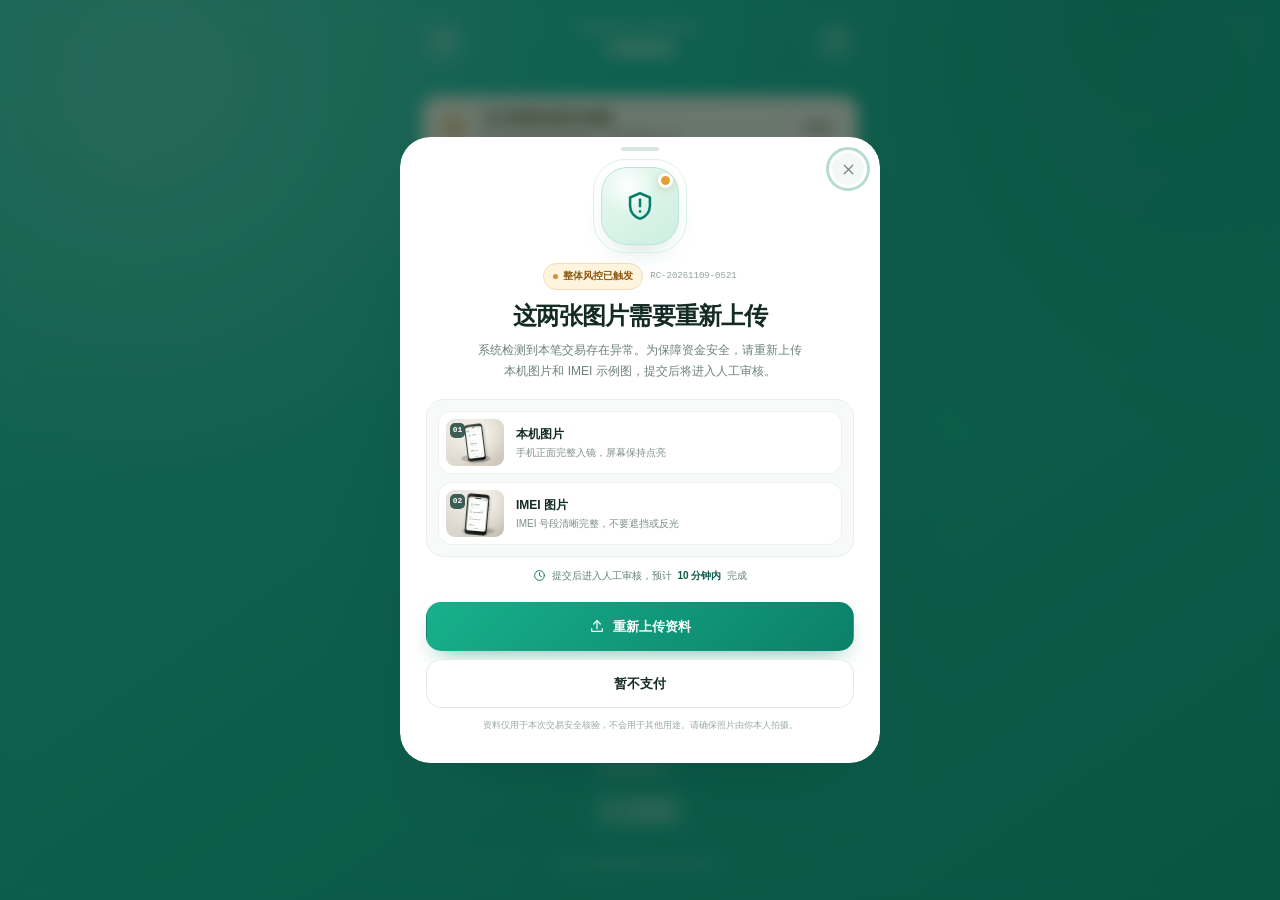
==== index.html @ c455c2e0 "Publish payment risk review prototype" ====
<!doctype html>
<html lang="zh-CN">
<head>
  <meta charset="utf-8">
  <meta name="viewport" content="width=device-width, initial-scale=1, viewport-fit=cover">
  <meta name="theme-color" content="#24c6a4">
  <title>订单支付 · 收款风控核验</title>
  <link rel="stylesheet" href="assets/styles.css">
</head>
<body class="pay-page">
  <div class="pay-shell">
    <header class="pay-top">
      <button class="icon-btn" type="button" aria-label="返回订单">
        <span data-icon="arrow-left"></span>
      </button>
      <div class="pay-heading">
        <span>SECURE CHECKOUT</span>
        <h1>订单支付</h1>
      </div>
      <button class="icon-btn" type="button" aria-label="支付帮助" id="helpButton">?</button>
    </header>

    <main class="pay-content">
      <section class="pay-risk-banner" aria-label="风险核验提示">
        <span class="banner-icon" data-icon="shield-lock"></span>
        <div class="banner-copy">
          <strong>支付前需完成安全核验</strong>
          <span>该订单已触发整体风控，资料需重新上传</span>
        </div>
        <button type="button" data-open-risk>去核验</button>
      </section>

      <section class="pay-card" aria-labelledby="paymentTitle">
        <div class="merchant-row">
          <div class="merchant-mark" aria-hidden="true">云</div>
          <div class="merchant-info">
            <p>收款方</p>
            <p id="paymentTitle">云帆数码旗舰店</p>
          </div>
          <span class="status-chip">待支付</span>
        </div>

        <div class="order-line">
          <span>订单号</span>
          <span class="order-code">TCB2026110949852</span>
        </div>

        <div class="qr-stage">
          <div class="pay-brand">
            <span class="wechat-mark" aria-hidden="true"><span>✓</span></span>
            <div>微信支付 <small>WECHAT PAY</small></div>
          </div>
          <div class="qr-frame" aria-label="微信支付二维码示意图">
            <div class="qr-grid" id="paymentQr" aria-hidden="true"></div>
            <div class="qr-logo" aria-hidden="true">✓</div>
          </div>
          <p class="scan-hint">请使用微信扫一扫完成支付</p>
        </div>

        <div class="receipt-cut" aria-hidden="true"></div>

        <div class="amount-block">
          <span class="amount-label">支付金额</span>
          <div class="amount-value" aria-label="支付金额 1683 元"><small>¥</small>1,683.00</div>
        </div>

        <p class="pay-secure-note">
          <span data-icon="shield-check"></span>
          微信支付提供资金安全保障
        </p>
      </section>

      <div class="pay-links">
        <button class="coupon-row" type="button">重新选择优惠 <span data-icon="chevron-right"></span></button>
        <button class="support-pill" type="button">
          <span data-icon="headset"></span>
          在线客服
        </button>
      </div>
    </main>

    <footer class="pay-footer">订单支付服务由微信支付提供技术支持</footer>
  </div>

  <dialog class="risk-dialog" id="riskDialog" aria-labelledby="riskDialogTitle" aria-describedby="riskDialogLead">
    <div class="risk-sheet">
      <div class="sheet-handle" aria-hidden="true"></div>
      <button class="dialog-close" type="button" data-close-risk aria-label="关闭弹窗">
        <span data-icon="x"></span>
      </button>

      <div class="risk-symbol" aria-hidden="true">
        <span data-icon="shield-alert"></span>
      </div>

      <div class="risk-tag-row">
        <span class="risk-chip">整体风控已触发</span>
        <span class="risk-case-id">RC-20261109-0521</span>
      </div>

      <h2 id="riskDialogTitle">这两张图片需要重新上传</h2>
      <p class="risk-lead" id="riskDialogLead">
        系统检测到本笔交易存在异常。为保障资金安全，请重新上传本机图片和 IMEI 示例图，提交后将进入人工审核。
      </p>

      <div class="evidence-requirements" aria-label="需要重新上传的资料">
        <article class="evidence-requirement">
          <div class="mini-photo">
            <img src="assets/device-evidence.svg" alt="本机照片示例">
            <span>01</span>
          </div>
          <div>
            <h3>本机图片</h3>
            <p>手机正面完整入镜，屏幕保持点亮</p>
          </div>
        </article>
        <article class="evidence-requirement">
          <div class="mini-photo">
            <img src="assets/imei-evidence.svg" alt="IMEI 图片示例">
            <span>02</span>
          </div>
          <div>
            <h3>IMEI 图片</h3>
            <p>IMEI 号段清晰完整，不要遮挡或反光</p>
          </div>
        </article>
      </div>

      <div class="review-expectation">
        <span data-icon="clock"></span>
        提交后进入人工审核，预计 <strong>10 分钟内</strong>完成
      </div>

      <div class="risk-actions">
        <a class="btn btn-primary" href="upload.html">
          <span data-icon="upload"></span>
          重新上传资料
        </a>
        <button class="btn btn-secondary" type="button" data-close-risk>暂不支付</button>
      </div>

      <p class="risk-privacy">资料仅用于本次交易安全核验，不会用于其他用途。请确保照片由你本人拍摄。</p>
    </div>
  </dialog>

  <script src="assets/icons.js"></script>
  <script src="assets/store.js"></script>
  <script src="assets/payment.js"></script>
</body>
</html>
---- assets/styles.css ----
/* ==========================================================================
   Payment risk review prototype
   Shared tokens, mobile payment flow and review states
   ========================================================================== */

:root {
  --ink: #142b25;
  --ink-soft: #355149;
  --muted: #6c8179;
  --muted-light: #91a49d;
  --line: #dfeae5;
  --line-strong: #cbdcd4;
  --canvas: #f1f6f3;
  --surface: #ffffff;
  --mint-50: #f1faf6;
  --mint-100: #e2f6ee;
  --mint-200: #c5eddf;
  --mint-500: #27ba93;
  --mint-600: #13a381;
  --mint-700: #0b8068;
  --mint-800: #0c5a4a;
  --green-950: #082f27;
  --pay-green: #24c6a4;
  --pay-green-deep: #0ca684;
  --amber: #b46b09;
  --amber-soft: #fff5df;
  --amber-line: #f1ddb6;
  --danger: #c94b40;
  --danger-soft: #fff0ed;
  --danger-line: #f3d0ca;
  --success: #13846d;
  --success-soft: #e8f8f1;
  --shadow-sm: 0 1px 2px rgba(14, 52, 42, 0.04), 0 6px 18px -14px rgba(14, 52, 42, 0.24);
  --shadow-card: 0 24px 60px -34px rgba(11, 56, 44, 0.28), 0 2px 6px rgba(11, 56, 44, 0.04);
  --shadow-float: 0 18px 50px -20px rgba(8, 47, 39, 0.4);
  --radius-xl: 28px;
  --radius-lg: 22px;
  --radius-md: 16px;
  --radius-sm: 12px;
  --font-sans: "PingFang SC", "Hiragino Sans GB", "Microsoft YaHei", "Noto Sans SC", -apple-system, BlinkMacSystemFont, "Segoe UI", sans-serif;
  --font-mono: "SFMono-Regular", Menlo, Consolas, "Liberation Mono", monospace;
}

*,
*::before,
*::after {
  box-sizing: border-box;
}

html {
  -webkit-text-size-adjust: 100%;
  scroll-behavior: smooth;
}

body {
  margin: 0;
  color: var(--ink);
  background: var(--canvas);
  font-family: var(--font-sans);
  font-size: 15px;
  line-height: 1.55;
  -webkit-font-smoothing: antialiased;
  text-rendering: optimizeLegibility;
}

button,
input,
select,
textarea {
  color: inherit;
  font: inherit;
}

button,
a {
  -webkit-tap-highlight-color: transparent;
}

button {
  border: 0;
  cursor: pointer;
}

a {
  color: inherit;
  text-decoration: none;
}

img,
svg {
  display: block;
}

p,
h1,
h2,
h3,
h4,
figure,
dl,
dd,
ul {
  margin: 0;
}

ul {
  padding: 0;
  list-style: none;
}

::selection {
  color: #fff;
  background: var(--mint-700);
}

:focus-visible {
  outline: 3px solid rgba(22, 147, 116, 0.32);
  outline-offset: 3px;
}

[hidden],
.is-hidden {
  display: none !important;
}

.icon-slot {
  display: inline-flex;
  flex: 0 0 auto;
  align-items: center;
  justify-content: center;
}

.icon-slot .icon {
  width: 1em;
  height: 1em;
}

.sr-only {
  position: absolute !important;
  width: 1px !important;
  height: 1px !important;
  padding: 0 !important;
  margin: -1px !important;
  overflow: hidden !important;
  clip: rect(0, 0, 0, 0) !important;
  white-space: nowrap !important;
  border: 0 !important;
}

.muted {
  color: var(--muted);
}

.mono {
  font-family: var(--font-mono);
  font-variant-numeric: tabular-nums;
}

.btn {
  display: inline-flex;
  min-height: 46px;
  align-items: center;
  justify-content: center;
  gap: 8px;
  padding: 0 18px;
  border: 1px solid transparent;
  border-radius: 14px;
  font-weight: 650;
  line-height: 1;
  transition: transform 160ms ease, background 160ms ease, border-color 160ms ease, box-shadow 160ms ease;
}

.btn:active {
  transform: translateY(1px);
}

.btn:disabled {
  cursor: not-allowed;
  opacity: 0.48;
  transform: none;
}

.btn-primary {
  color: #fff;
  background: linear-gradient(135deg, #17b18c, #0b8068);
  box-shadow: 0 10px 24px -12px rgba(11, 128, 104, 0.7);
}

.btn-primary:hover:not(:disabled) {
  background: linear-gradient(135deg, #1abd97, #0d8e74);
}

.btn-secondary {
  color: var(--ink);
  background: #fff;
  border-color: var(--line);
}

.btn-secondary:hover:not(:disabled) {
  border-color: var(--line-strong);
  background: var(--mint-50);
}

.icon-btn {
  display: inline-flex;
  width: 40px;
  height: 40px;
  align-items: center;
  justify-content: center;
  padding: 0;
  color: inherit;
  background: transparent;
  border-radius: 50%;
  font-size: 20px;
  transition: background 160ms ease, transform 160ms ease;
}

.icon-btn:hover {
  background: rgba(16, 84, 67, 0.08);
}

.icon-btn:active {
  transform: scale(0.96);
}

.spinner {
  width: 18px;
  height: 18px;
  flex: 0 0 auto;
  border: 2px solid currentColor;
  border-right-color: transparent;
  border-radius: 50%;
  animation: spin 760ms linear infinite;
}

@keyframes spin {
  to { transform: rotate(360deg); }
}

@keyframes fade-in {
  from { opacity: 0; }
  to { opacity: 1; }
}

@keyframes rise-in {
  from { opacity: 0; transform: translateY(18px); }
  to { opacity: 1; transform: translateY(0); }
}

@keyframes sheet-in {
  from { opacity: 0; transform: translateY(38px) scale(0.99); }
  to { opacity: 1; transform: translateY(0) scale(1); }
}

@keyframes pulse-ring {
  0% { opacity: 0.42; transform: scale(0.82); }
  70% { opacity: 0; transform: scale(1.22); }
  100% { opacity: 0; transform: scale(1.22); }
}

@keyframes soft-pulse {
  0%, 100% { box-shadow: 0 0 0 0 rgba(29, 173, 139, 0.14); }
  50% { box-shadow: 0 0 0 10px rgba(29, 173, 139, 0); }
}

/* --------------------------------------------------------------------------
   Payment page
   -------------------------------------------------------------------------- */

.pay-page {
  min-height: 100svh;
  overflow-x: hidden;
  color: #fff;
  background: var(--pay-green);
}

.pay-page::before {
  position: fixed;
  z-index: 0;
  inset: 0;
  background:
    radial-gradient(circle at 12% 10%, rgba(255, 255, 255, 0.22), transparent 30%),
    radial-gradient(circle at 88% 0%, rgba(2, 88, 69, 0.22), transparent 32%),
    linear-gradient(145deg, #29cba9 0%, #1dbd9b 45%, #10a885 100%);
  content: "";
  pointer-events: none;
}

.pay-page::after {
  position: fixed;
  z-index: 0;
  inset: 0;
  opacity: 0.1;
  background-image: radial-gradient(rgba(255, 255, 255, 0.9) 0.7px, transparent 0.7px);
  background-size: 18px 18px;
  content: "";
  pointer-events: none;
  mask-image: linear-gradient(to bottom, black, transparent 76%);
}

.pay-shell {
  position: relative;
  z-index: 1;
  display: flex;
  width: min(100%, 480px);
  min-height: 100svh;
  flex-direction: column;
  padding: 0 22px max(28px, env(safe-area-inset-bottom));
  margin: 0 auto;
}

.pay-top {
  display: grid;
  height: 84px;
  grid-template-columns: 44px 1fr 44px;
  align-items: center;
  color: #fff;
}

.pay-top .icon-btn {
  width: 42px;
  height: 42px;
  background: rgba(255, 255, 255, 0.14);
  border: 1px solid rgba(255, 255, 255, 0.2);
  backdrop-filter: blur(10px);
}

.pay-top .icon-btn:hover {
  background: rgba(255, 255, 255, 0.22);
}

.pay-heading {
  text-align: center;
}

.pay-heading span {
  display: block;
  margin-bottom: 1px;
  color: rgba(255, 255, 255, 0.68);
  font-size: 10px;
  font-weight: 650;
  letter-spacing: 0.14em;
}

.pay-heading h1 {
  font-size: 17px;
  font-weight: 650;
  letter-spacing: 0.02em;
}

.pay-content {
  display: flex;
  flex: 1;
  flex-direction: column;
  justify-content: center;
}

.pay-risk-banner {
  display: flex;
  align-items: center;
  gap: 12px;
  padding: 12px 13px 12px 15px;
  margin-bottom: 12px;
  color: #493312;
  background: rgba(255, 249, 233, 0.96);
  border: 1px solid rgba(255, 255, 255, 0.5);
  border-radius: 16px;
  box-shadow: 0 10px 28px -20px rgba(3, 65, 51, 0.5);
  animation: rise-in 480ms 100ms both cubic-bezier(0.2, 0.8, 0.2, 1);
}

.pay-risk-banner .banner-icon {
  display: inline-flex;
  width: 33px;
  height: 33px;
  flex: 0 0 auto;
  align-items: center;
  justify-content: center;
  color: #a36211;
  background: #ffedc9;
  border-radius: 10px;
  font-size: 17px;
}

.pay-risk-banner .banner-copy {
  min-width: 0;
  flex: 1;
}

.pay-risk-banner strong {
  display: block;
  font-size: 12.5px;
  font-weight: 650;
}

.pay-risk-banner span {
  display: block;
  margin-top: 1px;
  color: #876d49;
  font-size: 10.5px;
}

.pay-risk-banner button {
  flex: 0 0 auto;
  padding: 7px 10px;
  color: #6c480f;
  background: #fff;
  border: 1px solid #e8d5ae;
  border-radius: 9px;
  font-size: 11px;
  font-weight: 650;
}

.pay-card {
  position: relative;
  overflow: hidden;
  padding: 22px 24px 20px;
  color: var(--ink);
  background: #fff;
  border-radius: 24px;
  box-shadow: 0 34px 80px -38px rgba(4, 70, 55, 0.6);
  animation: rise-in 600ms 50ms both cubic-bezier(0.2, 0.8, 0.2, 1);
}

.pay-card::before {
  position: absolute;
  top: 0;
  right: 0;
  left: 0;
  height: 3px;
  background: linear-gradient(90deg, #28c2a0, #b8f0df 60%, #28c2a0);
  content: "";
}

.merchant-row {
  display: flex;
  align-items: center;
  gap: 11px;
}

.merchant-mark {
  display: grid;
  width: 38px;
  height: 38px;
  flex: 0 0 auto;
  place-items: center;
  color: #fff;
  background: linear-gradient(145deg, #0e8b70, #09634f);
  border-radius: 12px;
  box-shadow: inset 0 1px 0 rgba(255, 255, 255, 0.22);
  font-family: "Songti SC", "STSong", serif;
  font-size: 18px;
  font-weight: 700;
}

.merchant-info {
  min-width: 0;
  flex: 1;
}

.merchant-info p:first-child {
  color: var(--muted-light);
  font-size: 9.5px;
  font-weight: 600;
  letter-spacing: 0.08em;
}

.merchant-info p:last-child {
  overflow: hidden;
  margin-top: 1px;
  font-size: 13px;
  font-weight: 650;
  text-overflow: ellipsis;
  white-space: nowrap;
}

.status-chip {
  padding: 5px 9px;
  color: #9a6419;
  background: #fff5df;
  border-radius: 999px;
  font-size: 10px;
  font-weight: 650;
}

.order-line {
  display: flex;
  align-items: center;
  justify-content: space-between;
  padding: 16px 0 14px;
  margin-top: 16px;
  border-top: 1px solid #edf1ee;
  color: var(--muted);
  font-size: 10.5px;
}

.order-line .order-code {
  color: var(--ink-soft);
  font-family: var(--font-mono);
  font-size: 10.5px;
  font-weight: 600;
  letter-spacing: 0.01em;
}

.qr-stage {
  display: flex;
  flex-direction: column;
  align-items: center;
  padding: 0 0 8px;
}

.pay-brand {
  display: flex;
  align-items: center;
  gap: 8px;
  margin-bottom: 14px;
  color: #263a33;
  font-size: 12px;
  font-weight: 700;
}

.wechat-mark {
  position: relative;
  display: grid;
  width: 26px;
  height: 26px;
  place-items: center;
  overflow: hidden;
  color: #fff;
  background: #07c160;
  border-radius: 50%;
  font-size: 16px;
}

.wechat-mark::after {
  position: absolute;
  width: 10px;
  height: 8px;
  transform: rotate(36deg);
  background: #11a651;
  border-radius: 1px;
  content: "";
}

.wechat-mark span {
  position: relative;
  z-index: 1;
  margin-top: -1px;
}

.pay-brand small {
  color: #8a9b95;
  font-size: 9px;
  font-weight: 500;
}

.qr-frame {
  position: relative;
  display: grid;
  width: 218px;
  height: 218px;
  place-items: center;
  padding: 13px;
  background: #fff;
  border: 1px solid #e3eae6;
  border-radius: 15px;
  box-shadow: 0 16px 34px -26px rgba(15, 57, 46, 0.33);
}

.qr-frame::before,
.qr-frame::after {
  position: absolute;
  width: 20px;
  height: 20px;
  border-color: var(--mint-500);
  border-style: solid;
  content: "";
}

.qr-frame::before {
  top: -4px;
  left: -4px;
  border-width: 2px 0 0 2px;
  border-radius: 7px 0 0;
}

.qr-frame::after {
  right: -4px;
  bottom: -4px;
  border-width: 0 2px 2px 0;
  border-radius: 0 0 7px;
}

.qr-grid {
  display: grid;
  width: 100%;
  height: 100%;
  grid-template-columns: repeat(37, 1fr);
  grid-template-rows: repeat(37, 1fr);
  overflow: hidden;
  background: #fff;
  border-radius: 2px;
}

.qr-module {
  width: 100%;
  height: 100%;
}

.qr-module.is-dark {
  background: #101513;
}

.qr-logo {
  position: absolute;
  top: 50%;
  left: 50%;
  display: grid;
  width: 38px;
  height: 38px;
  transform: translate(-50%, -50%);
  place-items: center;
  color: #fff;
  background: #07c160;
  border: 4px solid #fff;
  border-radius: 10px;
  box-shadow: 0 4px 10px rgba(4, 53, 37, 0.12);
  font-size: 18px;
  font-weight: 800;
}

.scan-hint {
  margin-top: 11px;
  color: #8a9a94;
  font-size: 10px;
  text-align: center;
}

.receipt-cut {
  position: relative;
  height: 1px;
  margin: 18px -24px;
  background-image: repeating-linear-gradient(90deg, #acd9cb 0, #acd9cb 5px, transparent 5px, transparent 10px);
}

.receipt-cut::before,
.receipt-cut::after {
  position: absolute;
  top: 50%;
  width: 20px;
  height: 20px;
  transform: translateY(-50%);
  background: var(--pay-green);
  border-radius: 50%;
  content: "";
}

.receipt-cut::before { left: -34px; }
.receipt-cut::after { right: -34px; }

.amount-block {
  text-align: center;
  padding-top: 1px;
}

.amount-label {
  display: block;
  margin-bottom: 5px;
  color: #8b9a95;
  font-size: 10px;
  font-weight: 550;
  letter-spacing: 0.08em;
}

.amount-value {
  color: #e24a3f;
  font-family: "DIN Alternate", "SF Pro Display", var(--font-sans);
  font-size: 39px;
  font-weight: 750;
  letter-spacing: -0.035em;
  line-height: 1.12;
  font-variant-numeric: tabular-nums;
}

.amount-value small {
  margin-right: 3px;
  font-size: 22px;
  font-weight: 650;
  letter-spacing: 0;
}

.pay-secure-note {
  display: flex;
  align-items: center;
  justify-content: center;
  gap: 5px;
  margin-top: 14px;
  color: #8b9c95;
  font-size: 9.5px;
}

.pay-secure-note .icon-slot {
  color: #48a68f;
  font-size: 11px;
}

.pay-links {
  display: flex;
  flex-direction: column;
  align-items: center;
  gap: 12px;
  padding: 17px 0 0;
}

.coupon-row {
  display: inline-flex;
  align-items: center;
  gap: 3px;
  padding: 5px 8px;
  color: rgba(255, 255, 255, 0.9);
  background: transparent;
  font-size: 11px;
}

.coupon-row .icon-slot {
  font-size: 13px;
  opacity: 0.7;
}

.support-pill {
  display: inline-flex;
  align-items: center;
  gap: 7px;
  min-height: 35px;
  padding: 0 14px;
  color: #fff;
  background: rgba(255, 255, 255, 0.16);
  border: 1px solid rgba(255, 255, 255, 0.22);
  border-radius: 999px;
  font-size: 11px;
  backdrop-filter: blur(10px);
}

.support-pill:hover {
  background: rgba(255, 255, 255, 0.24);
}

.pay-footer {
  padding-top: 18px;
  color: rgba(255, 255, 255, 0.54);
  font-size: 9px;
  letter-spacing: 0.02em;
  text-align: center;
}

/* Dialog base */
dialog {
  padding: 0;
  color: var(--ink);
  background: transparent;
  border: 0;
}

dialog::backdrop {
  background: rgba(4, 26, 21, 0.58);
  backdrop-filter: blur(8px);
}

dialog[open]::backdrop {
  animation: fade-in 220ms ease both;
}

.dialog-close {
  position: absolute;
  z-index: 3;
  top: 16px;
  right: 16px;
  display: grid;
  width: 32px;
  height: 32px;
  place-items: center;
  color: #748780;
  background: #f3f7f5;
  border-radius: 50%;
  font-size: 17px;
}

.dialog-close:hover {
  color: var(--ink);
  background: #eaf1ed;
}

.risk-dialog {
  width: min(100%, 480px);
  max-width: 480px;
  max-height: calc(100svh - 18px);
  padding: 0;
  margin: auto auto 0;
  overflow: visible;
}

.risk-sheet {
  position: relative;
  max-height: calc(100svh - 18px);
  overflow-x: hidden;
  overflow-y: auto;
  padding: 10px 22px calc(24px + env(safe-area-inset-bottom));
  background: #fff;
  border-radius: 30px 30px 0 0;
  box-shadow: 0 -20px 80px rgba(1, 29, 22, 0.28);
  scrollbar-width: none;
}

.risk-sheet::-webkit-scrollbar {
  display: none;
}

dialog[open] .risk-sheet {
  animation: sheet-in 340ms cubic-bezier(0.2, 0.8, 0.2, 1) both;
}

.sheet-handle {
  width: 38px;
  height: 4px;
  margin: 0 auto 20px;
  background: #dbe5e0;
  border-radius: 999px;
}

.risk-symbol {
  position: relative;
  display: grid;
  width: 78px;
  height: 78px;
  place-items: center;
  margin: 2px auto 18px;
  color: #0c7e68;
  background:
    radial-gradient(circle at 35% 25%, #fff 0, transparent 38%),
    linear-gradient(145deg, #e7f9f1, #cdeee1);
  border: 1px solid #bce4d5;
  border-radius: 26px;
  box-shadow: 0 16px 34px -22px rgba(6, 104, 82, 0.45);
  font-size: 34px;
}

.risk-symbol::before {
  position: absolute;
  inset: -9px;
  border: 1px solid #d8f2e8;
  border-radius: 32px;
  content: "";
}

.risk-symbol::after {
  position: absolute;
  top: 5px;
  right: 5px;
  width: 15px;
  height: 15px;
  background: #e5a033;
  border: 3px solid #fff;
  border-radius: 50%;
  content: "";
  box-shadow: 0 2px 8px rgba(141, 88, 9, 0.2);
}

.risk-tag-row {
  display: flex;
  align-items: center;
  justify-content: center;
  gap: 7px;
  margin-bottom: 10px;
}

.risk-chip {
  display: inline-flex;
  align-items: center;
  gap: 5px;
  padding: 5px 9px;
  color: #8b5811;
  background: var(--amber-soft);
  border: 1px solid var(--amber-line);
  border-radius: 999px;
  font-size: 9.5px;
  font-weight: 650;
}

.risk-chip::before {
  width: 5px;
  height: 5px;
  background: #d79030;
  border-radius: 50%;
  content: "";
}

.risk-case-id {
  color: #91a39c;
  font-family: var(--font-mono);
  font-size: 9px;
}

.risk-sheet h2 {
  font-size: 24px;
  font-weight: 750;
  letter-spacing: -0.035em;
  line-height: 1.3;
  text-align: center;
}

.risk-lead {
  max-width: 350px;
  padding: 0 8px;
  margin: 9px auto 18px;
  color: #6e817a;
  font-size: 12px;
  line-height: 1.7;
  text-align: center;
}

.evidence-requirements {
  display: grid;
  gap: 8px;
  padding: 11px;
  background: #f7faf8;
  border: 1px solid #e7efeb;
  border-radius: 18px;
}

.evidence-requirement {
  display: flex;
  align-items: center;
  gap: 12px;
  padding: 7px;
  background: #fff;
  border: 1px solid #edf2ef;
  border-radius: 13px;
}

.evidence-requirement .mini-photo {
  position: relative;
  width: 58px;
  height: 47px;
  flex: 0 0 auto;
  overflow: hidden;
  background: #e7ece9;
  border-radius: 9px;
}

.evidence-requirement .mini-photo img {
  width: 100%;
  height: 100%;
  object-fit: cover;
}

.evidence-requirement .mini-photo span {
  position: absolute;
  top: 4px;
  left: 4px;
  display: grid;
  width: 15px;
  height: 15px;
  place-items: center;
  color: #fff;
  background: rgba(5, 50, 41, 0.76);
  border-radius: 5px;
  font-family: var(--font-mono);
  font-size: 8px;
  font-weight: 700;
  backdrop-filter: blur(3px);
}

.evidence-requirement h3 {
  margin-bottom: 2px;
  font-size: 12px;
  font-weight: 700;
}

.evidence-requirement p {
  color: #7d8f88;
  font-size: 10px;
  line-height: 1.5;
}

.review-expectation {
  display: flex;
  align-items: center;
  justify-content: center;
  gap: 6px;
  padding: 11px 0 2px;
  color: #648078;
  font-size: 10px;
}

.review-expectation .icon-slot {
  color: var(--mint-700);
  font-size: 13px;
}

.review-expectation strong {
  color: var(--mint-800);
  font-weight: 650;
}

.risk-actions {
  display: grid;
  gap: 8px;
  margin-top: 16px;
}

.risk-actions .btn {
  width: 100%;
  min-height: 49px;
  border-radius: 15px;
  font-size: 13px;
}

.risk-actions .btn-primary .icon-slot {
  font-size: 16px;
}

.risk-privacy {
  padding-bottom: 4px;
  margin-top: 11px;
  color: #99a9a3;
  font-size: 9px;
  line-height: 1.55;
  text-align: center;
}

@media (min-width: 700px) {
  .risk-dialog {
    margin: auto;
    overflow: hidden;
    border-radius: 30px;
  }

  .risk-sheet {
    max-height: min(820px, calc(100svh - 48px));
    border-radius: 30px;
    padding: 10px 26px 26px;
  }

  .sheet-handle {
    margin-bottom: 16px;
  }
}

@media (max-width: 390px) {
  .pay-shell {
    padding-right: 16px;
    padding-left: 16px;
  }

  .pay-card {
    padding-right: 20px;
    padding-left: 20px;
  }

  .receipt-cut {
    margin-right: -20px;
    margin-left: -20px;
  }

  .risk-sheet {
    padding-right: 18px;
    padding-left: 18px;
  }

  .qr-frame {
    width: 202px;
    height: 202px;
  }

  .amount-value {
    font-size: 36px;
  }
}

/* --------------------------------------------------------------------------
   Mobile review flow · shared shell
   -------------------------------------------------------------------------- */

.flow-page {
  min-height: 100svh;
  color: var(--ink);
  background:
    radial-gradient(circle at 8% -5%, rgba(37, 184, 148, 0.08), transparent 33%),
    linear-gradient(180deg, #f4f9f6 0%, #eef4f1 100%);
}

.flow-topbar {
  position: sticky;
  z-index: 30;
  top: 0;
  background: rgba(248, 251, 249, 0.86);
  border-bottom: 1px solid rgba(213, 228, 221, 0.72);
  backdrop-filter: blur(18px);
}

.flow-topbar-inner {
  display: flex;
  width: min(100%, 720px);
  min-height: 70px;
  align-items: center;
  gap: 12px;
  padding: 0 20px;
  margin: 0 auto;
}

.flow-back {
  display: grid;
  width: 38px;
  height: 38px;
  flex: 0 0 auto;
  place-items: center;
  color: var(--ink-soft);
  background: #fff;
  border: 1px solid var(--line);
  border-radius: 12px;
  font-size: 19px;
  box-shadow: var(--shadow-sm);
}

.flow-back:hover {
  background: var(--mint-50);
}

.flow-title {
  min-width: 0;
  flex: 1;
}

.flow-title span {
  display: block;
  color: #89a098;
  font-size: 9px;
  font-weight: 650;
  letter-spacing: 0.1em;
}

.flow-title h1 {
  margin-top: 1px;
  font-size: 16px;
  font-weight: 700;
  letter-spacing: 0.01em;
}

.secure-pill {
  display: inline-flex;
  min-height: 29px;
  align-items: center;
  gap: 5px;
  padding: 0 9px;
  color: #4f7167;
  background: #eef8f4;
  border: 1px solid #dbede6;
  border-radius: 999px;
  font-size: 9px;
  white-space: nowrap;
}

.secure-pill .icon-slot {
  color: var(--mint-700);
  font-size: 11px;
}

.flow-main {
  width: min(100%, 720px);
  padding: 22px 20px 145px;
  margin: 0 auto;
}

.flow-alert {
  position: relative;
  display: flex;
  align-items: flex-start;
  gap: 14px;
  overflow: hidden;
  padding: 22px 22px 20px;
  color: #fff;
  background:
    radial-gradient(circle at 92% 6%, rgba(255, 220, 153, 0.22), transparent 30%),
    linear-gradient(140deg, #0b3b32 0%, #0b5a49 62%, #0e6e59 100%);
  border-radius: 22px;
  box-shadow: 0 24px 50px -32px rgba(5, 72, 57, 0.65);
}

.flow-alert::after {
  position: absolute;
  right: -36px;
  bottom: -80px;
  width: 190px;
  height: 190px;
  border: 1px solid rgba(255, 255, 255, 0.13);
  border-radius: 50%;
  content: "";
  box-shadow: 0 0 0 28px rgba(255, 255, 255, 0.03), 0 0 0 58px rgba(255, 255, 255, 0.025);
}

.alert-mark {
  display: grid;
  width: 45px;
  height: 45px;
  flex: 0 0 auto;
  place-items: center;
  color: #ffe3a9;
  background: rgba(255, 255, 255, 0.1);
  border: 1px solid rgba(255, 255, 255, 0.13);
  border-radius: 14px;
  font-size: 22px;
  backdrop-filter: blur(6px);
}

.alert-copy {
  position: relative;
  z-index: 1;
  min-width: 0;
  flex: 1;
}

.alert-eyebrow {
  display: flex;
  align-items: center;
  gap: 7px;
  margin-bottom: 5px;
  color: #f2ca80;
  font-size: 9px;
  font-weight: 700;
  letter-spacing: 0.11em;
}

.alert-eyebrow::before {
  width: 5px;
  height: 5px;
  background: #eab85e;
  border-radius: 50%;
  content: "";
  box-shadow: 0 0 0 4px rgba(234, 184, 94, 0.12);
}

.flow-alert h2 {
  font-size: 20px;
  font-weight: 700;
  letter-spacing: -0.02em;
}

.flow-alert p {
  max-width: 440px;
  margin-top: 6px;
  color: rgba(255, 255, 255, 0.68);
  font-size: 11px;
  line-height: 1.7;
}

.alert-case-id {
  position: absolute;
  z-index: 1;
  top: 15px;
  right: 17px;
  color: rgba(255, 255, 255, 0.4);
  font-family: var(--font-mono);
  font-size: 8px;
}

.flow-progress {
  display: grid;
  grid-template-columns: repeat(3, 1fr);
  padding: 20px 8px 6px;
}

.progress-step {
  position: relative;
  display: flex;
  flex-direction: column;
  align-items: center;
  gap: 7px;
  color: #93a69f;
  font-size: 9px;
  text-align: center;
}

.progress-step:not(:last-child)::after {
  position: absolute;
  top: 13px;
  left: calc(50% + 20px);
  width: calc(100% - 40px);
  height: 1px;
  background: #d7e5df;
  content: "";
}

.progress-dot {
  position: relative;
  z-index: 1;
  display: grid;
  width: 27px;
  height: 27px;
  place-items: center;
  background: #eef5f1;
  border: 1px solid #dce9e3;
  border-radius: 50%;
  font-family: var(--font-mono);
  font-size: 9px;
  font-weight: 700;
}

.progress-step.is-done {
  color: #5c7b71;
}

.progress-step.is-done .progress-dot {
  color: #fff;
  background: var(--mint-700);
  border-color: var(--mint-700);
  font-size: 13px;
}

.progress-step.is-done:not(:last-child)::after {
  background: linear-gradient(90deg, var(--mint-500), #cae8dc);
}

.progress-step.is-active {
  color: var(--mint-800);
  font-weight: 650;
}

.progress-step.is-active .progress-dot {
  color: var(--mint-800);
  background: #e1f7ef;
  border-color: #a9decc;
  box-shadow: 0 0 0 4px rgba(34, 180, 145, 0.07);
}

.flow-section-intro {
  display: flex;
  align-items: flex-end;
  justify-content: space-between;
  gap: 16px;
  padding: 21px 2px 12px;
}

.flow-section-intro h2 {
  font-size: 18px;
  font-weight: 700;
  letter-spacing: -0.02em;
}

.flow-section-intro p {
  margin-top: 3px;
  color: var(--muted);
  font-size: 11px;
}

.flow-section-intro .step-count {
  flex: 0 0 auto;
  color: var(--muted-light);
  font-family: var(--font-mono);
  font-size: 9px;
}

.upload-card {
  padding: 21px;
  margin-bottom: 14px;
  background: #fff;
  border: 1px solid #e3ece8;
  border-radius: 22px;
  box-shadow: var(--shadow-sm);
}

.upload-card-head {
  display: flex;
  align-items: flex-start;
  gap: 11px;
}

.upload-index {
  display: grid;
  width: 31px;
  height: 31px;
  flex: 0 0 auto;
  place-items: center;
  color: var(--mint-800);
  background: #e9f8f2;
  border: 1px solid #d5ede5;
  border-radius: 10px;
  font-family: var(--font-mono);
  font-size: 10px;
  font-weight: 700;
}

.upload-head-copy {
  min-width: 0;
  flex: 1;
}

.upload-title-line {
  display: flex;
  align-items: center;
  gap: 7px;
}

.upload-title-line h3 {
  font-size: 15px;
  font-weight: 700;
}

.required-pill {
  padding: 2px 6px;
  color: #9e6210;
  background: #fff4dd;
  border-radius: 5px;
  font-size: 8px;
  font-weight: 650;
}

.upload-head-copy > p {
  margin-top: 3px;
  color: var(--muted);
  font-size: 10.5px;
  line-height: 1.55;
}

.example-link {
  display: inline-flex;
  min-height: 29px;
  flex: 0 0 auto;
  align-items: center;
  gap: 3px;
  padding: 0 8px;
  color: #427166;
  background: #f4f9f7;
  border: 1px solid #e2ece8;
  border-radius: 8px;
  font-size: 9px;
}

.example-link:hover {
  background: #eaf7f2;
}

.upload-grid {
  display: grid;
  grid-template-columns: minmax(0, 1fr) 168px;
  gap: 12px;
  margin-top: 14px;
}

.upload-drop {
  position: relative;
  display: grid;
  min-height: 192px;
  overflow: hidden;
  place-items: center;
  padding: 18px;
  color: #668178;
  background:
    radial-gradient(circle at 50% 20%, rgba(35, 180, 144, 0.055), transparent 45%),
    #f8fbf9;
  border: 1.5px dashed #bed8ce;
  border-radius: 16px;
  cursor: pointer;
  transition: border-color 160ms ease, background 160ms ease, transform 160ms ease;
}

.upload-drop:hover,
.upload-drop.is-dragging {
  background: #f1faf6;
  border-color: var(--mint-500);
}

.upload-drop.has-image {
  padding: 0;
  background: #dfe9e4;
  border-style: solid;
  border-color: #d8e5df;
}

.upload-drop.has-error {
  border-color: var(--danger);
  background: #fff8f7;
}

.upload-drop.is-loading {
  pointer-events: none;
}

.upload-drop.is-loading::after {
  position: absolute;
  inset: 0;
  display: grid;
  place-items: center;
  color: #2e5a4d;
  background: rgba(247, 251, 249, 0.86);
  content: "正在处理图片…";
  font-size: 10px;
  font-weight: 600;
  backdrop-filter: blur(3px);
}

.drop-empty {
  display: flex;
  align-items: center;
  flex-direction: column;
  text-align: center;
}

.drop-icon {
  display: grid;
  width: 45px;
  height: 45px;
  margin-bottom: 10px;
  place-items: center;
  color: var(--mint-700);
  background: #e4f6ef;
  border: 1px solid #d5ede5;
  border-radius: 14px;
  font-size: 21px;
}

.drop-empty strong {
  color: #375850;
  font-size: 11.5px;
  font-weight: 650;
}

.drop-empty span {
  margin-top: 4px;
  color: #92a59e;
  font-size: 9px;
}

.drop-browse {
  margin-top: 11px;
  padding: 5px 9px;
  color: #0e7e68;
  background: #fff;
  border: 1px solid #d8ebe4;
  border-radius: 7px;
  font-size: 9px;
  font-weight: 600;
}

.drop-preview {
  position: absolute;
  inset: 0;
  background: #dce6e1;
}

.drop-preview img {
  width: 100%;
  height: 100%;
  object-fit: cover;
}

.drop-preview::after {
  position: absolute;
  inset: 0;
  background: linear-gradient(180deg, transparent 58%, rgba(2, 24, 19, 0.52));
  content: "";
}

.preview-caption {
  position: absolute;
  z-index: 1;
  right: 11px;
  bottom: 9px;
  left: 11px;
  display: flex;
  align-items: center;
  justify-content: space-between;
  gap: 8px;
  color: #fff;
  font-size: 9px;
}

.preview-caption span {
  overflow: hidden;
  text-overflow: ellipsis;
  white-space: nowrap;
}

.preview-caption em {
  flex: 0 0 auto;
  padding: 3px 6px;
  background: rgba(255, 255, 255, 0.18);
  border: 1px solid rgba(255, 255, 255, 0.2);
  border-radius: 5px;
  font-style: normal;
  backdrop-filter: blur(4px);
}

.remove-image {
  position: absolute;
  z-index: 3;
  top: 8px;
  right: 8px;
  display: grid;
  width: 25px;
  height: 25px;
  place-items: center;
  color: #fff;
  background: rgba(7, 31, 25, 0.58);
  border: 1px solid rgba(255, 255, 255, 0.22);
  border-radius: 50%;
  font-size: 13px;
  backdrop-filter: blur(8px);
}

.remove-image:hover {
  background: rgba(7, 31, 25, 0.78);
}

.upload-note {
  display: flex;
  align-items: center;
  gap: 5px;
  margin-top: 8px;
  color: #9aaba5;
  font-size: 8.5px;
}

.upload-note .icon-slot {
  color: #74988d;
  font-size: 10px;
}

.upload-error {
  padding: 7px 9px;
  margin-top: 7px;
  color: #a54137;
  background: #fff2ef;
  border: 1px solid #f3d6d0;
  border-radius: 8px;
  font-size: 9px;
  line-height: 1.5;
}

.example-panel {
  display: flex;
  flex-direction: column;
  overflow: hidden;
  background: #f7faf8;
  border: 1px solid #e8f0ec;
  border-radius: 16px;
}

.example-photo {
  position: relative;
  min-height: 99px;
  flex: 0 0 auto;
  overflow: hidden;
  background: #dce6e1;
}

.example-photo img {
  width: 100%;
  height: 100%;
  min-height: 99px;
  object-fit: cover;
  transition: transform 400ms ease;
}

.example-panel:hover .example-photo img {
  transform: scale(1.025);
}

.example-photo span {
  position: absolute;
  top: 7px;
  left: 7px;
  padding: 3px 6px;
  color: #fff;
  background: rgba(5, 51, 41, 0.72);
  border-radius: 5px;
  font-size: 8px;
  font-weight: 600;
  letter-spacing: 0.04em;
  backdrop-filter: blur(5px);
}

.example-notes {
  display: flex;
  flex: 1;
  flex-direction: column;
  justify-content: center;
  gap: 6px;
  padding: 11px 12px;
}

.example-notes h4 {
  color: #506d64;
  font-size: 9px;
  font-weight: 700;
  letter-spacing: 0.02em;
}

.example-notes ul {
  display: grid;
  gap: 5px;
}

.example-notes li {
  display: flex;
  align-items: flex-start;
  gap: 5px;
  color: #7b9189;
  font-size: 8.5px;
  line-height: 1.4;
}

.example-notes li::before {
  width: 4px;
  height: 4px;
  flex: 0 0 auto;
  margin-top: 4px;
  background: #65b49f;
  border-radius: 50%;
  content: "";
}

.photo-tips {
  margin-top: 12px;
  border-top: 1px solid #edf2ef;
}

.photo-tips summary {
  display: flex;
  align-items: center;
  gap: 5px;
  padding: 11px 0 0;
  color: #5d786f;
  font-size: 9.5px;
  cursor: pointer;
  list-style: none;
}

.photo-tips summary::-webkit-details-marker {
  display: none;
}

.photo-tips summary .icon-slot {
  color: #80a298;
  font-size: 10px;
  transition: transform 160ms ease;
}

.photo-tips[open] summary .icon-slot {
  transform: rotate(180deg);
}

.photo-tips .tips-body {
  display: grid;
  gap: 5px;
  padding: 8px 0 1px 15px;
  color: #80948c;
  font-size: 9px;
  line-height: 1.6;
}

.photo-tips .tips-body span {
  display: list-item;
  list-style: disc;
}

.consent-row {
  display: flex;
  align-items: flex-start;
  gap: 9px;
  padding: 4px 4px 0;
  color: #758b83;
  font-size: 9.5px;
  line-height: 1.6;
}

.consent-row input {
  width: 15px;
  height: 15px;
  flex: 0 0 auto;
  margin: 1px 0 0;
  accent-color: var(--mint-700);
}

.consent-row a {
  color: var(--mint-700);
  font-weight: 600;
}

.submit-dock {
  position: fixed;
  z-index: 25;
  right: 16px;
  bottom: max(14px, env(safe-area-inset-bottom));
  left: 16px;
  display: flex;
  width: min(calc(100% - 32px), 680px);
  align-items: center;
  gap: 12px;
  padding: 11px 12px 11px 16px;
  margin: 0 auto;
  background: rgba(255, 255, 255, 0.93);
  border: 1px solid rgba(216, 231, 224, 0.9);
  border-radius: 18px;
  box-shadow: 0 20px 50px -20px rgba(9, 56, 44, 0.38), 0 1px 0 rgba(255, 255, 255, 0.9) inset;
  backdrop-filter: blur(18px);
}

.dock-note {
  min-width: 0;
  flex: 1;
}

.dock-note span {
  display: flex;
  align-items: center;
  gap: 4px;
  color: #82978f;
  font-size: 8.5px;
  white-space: nowrap;
}

.dock-note span .icon-slot {
  color: #559587;
  font-size: 10px;
}

.dock-note strong {
  display: block;
  margin-top: 2px;
  color: #3e6056;
  font-size: 10.5px;
  font-weight: 650;
  white-space: nowrap;
}

.submit-dock .btn {
  min-width: 156px;
  min-height: 45px;
  gap: 7px;
  padding: 0 17px;
  border-radius: 13px;
  font-size: 12px;
}

.submit-dock .btn .icon-slot {
  font-size: 15px;
}

.submit-dock .btn.is-loading .icon-slot {
  display: none;
}

.flow-footer-note {
  padding: 16px 0 0;
  color: #9aaca5;
  font-size: 8.5px;
  text-align: center;
}

/* Example media dialogs */
.media-dialog {
  width: min(calc(100% - 28px), 520px);
  max-height: calc(100svh - 28px);
  margin: auto;
  overflow: hidden;
  background: #fff;
  border-radius: 24px;
  box-shadow: 0 36px 90px rgba(2, 28, 21, 0.4);
}

.media-dialog[open] {
  animation: rise-in 220ms ease both;
}

.media-dialog-content {
  max-height: calc(100svh - 28px);
  overflow-y: auto;
  padding: 22px;
}

.media-dialog-head {
  display: flex;
  align-items: flex-start;
  justify-content: space-between;
  gap: 12px;
  margin-bottom: 14px;
}

.media-dialog-head span {
  color: var(--muted-light);
  font-size: 9px;
  font-weight: 650;
  letter-spacing: 0.08em;
}

.media-dialog-head h2 {
  margin-top: 2px;
  font-size: 19px;
  font-weight: 700;
}

.media-dialog-image {
  overflow: hidden;
  background: #e8eeeb;
  border-radius: 16px;
}

.media-dialog-image img {
  width: 100%;
  aspect-ratio: 4 / 3;
  object-fit: cover;
}

.media-dialog-caption {
  padding: 13px 2px 4px;
}

.media-dialog-caption h3 {
  font-size: 12px;
  font-weight: 650;
}

.media-dialog-caption ul {
  display: grid;
  gap: 5px;
  padding-top: 8px;
}

.media-dialog-caption li {
  display: flex;
  gap: 7px;
  color: #6f867e;
  font-size: 10px;
  line-height: 1.55;
}

.media-dialog-caption li::before {
  width: 5px;
  height: 5px;
  flex: 0 0 auto;
  margin-top: 5px;
  background: var(--mint-500);
  border-radius: 50%;
  content: "";
}

.media-dialog .btn {
  width: 100%;
  margin-top: 16px;
}

/* --------------------------------------------------------------------------
   Waiting, success and rejected states
   -------------------------------------------------------------------------- */

.wait-main {
  width: min(100%, 560px);
  padding: 24px 20px 52px;
  margin: 0 auto;
}

.wait-card {
  overflow: hidden;
  background: #fff;
  border: 1px solid #e1ebe6;
  border-radius: 28px;
  box-shadow: var(--shadow-card);
  animation: rise-in 480ms cubic-bezier(0.2, 0.8, 0.2, 1) both;
}

.wait-hero {
  position: relative;
  overflow: hidden;
  padding: 35px 26px 25px;
  text-align: center;
  background:
    radial-gradient(circle at 50% 0%, rgba(42, 187, 151, 0.16), transparent 46%),
    linear-gradient(180deg, #f9fdfb, #fff 82%);
}

.wait-hero::before {
  position: absolute;
  top: -83px;
  left: 50%;
  width: 270px;
  height: 270px;
  transform: translateX(-50%);
  border: 1px solid rgba(37, 180, 146, 0.08);
  border-radius: 50%;
  content: "";
  box-shadow: 0 0 0 38px rgba(37, 180, 146, 0.025), 0 0 0 76px rgba(37, 180, 146, 0.017);
}

.status-visual {
  position: relative;
  display: grid;
  width: 82px;
  height: 82px;
  place-items: center;
  margin: 1px auto 21px;
  color: #fff;
  background: linear-gradient(145deg, #25b993, #0d836b);
  border-radius: 27px;
  box-shadow: 0 18px 34px -18px rgba(8, 111, 88, 0.66);
  font-size: 33px;
}

.status-visual::before,
.status-visual::after {
  position: absolute;
  inset: -10px;
  border: 1px solid rgba(34, 178, 142, 0.22);
  border-radius: 34px;
  content: "";
  animation: pulse-ring 2.6s ease-out infinite;
}

.status-visual::after {
  animation-delay: 1.3s;
}

.status-visual .status-dot {
  position: absolute;
  top: -2px;
  right: -2px;
  width: 17px;
  height: 17px;
  background: #e5a038;
  border: 3px solid #fff;
  border-radius: 50%;
}

.status-visual.is-success {
  background: linear-gradient(145deg, #1aac88, #08745f);
}

.status-visual.is-success::before,
.status-visual.is-success::after {
  animation: none;
  border-color: rgba(31, 173, 136, 0.14);
}

.status-visual.is-danger {
  color: #c34a3f;
  background: linear-gradient(145deg, #fff0ed, #ffe2dd);
  border: 1px solid #f3cec7;
  box-shadow: 0 18px 34px -22px rgba(144, 47, 39, 0.38);
}

.status-visual.is-danger::before,
.status-visual.is-danger::after {
  animation: none;
  border-color: rgba(199, 74, 61, 0.12);
}

.status-kicker {
  display: inline-flex;
  align-items: center;
  gap: 6px;
  margin-bottom: 8px;
  color: var(--mint-700);
  font-size: 9px;
  font-weight: 700;
  letter-spacing: 0.1em;
}

.status-kicker::before {
  width: 5px;
  height: 5px;
  background: currentColor;
  border-radius: 50%;
  content: "";
  animation: soft-pulse 2s infinite;
}

.status-kicker.is-danger {
  color: var(--danger);
}

.wait-hero h1 {
  font-size: 25px;
  font-weight: 750;
  letter-spacing: -0.035em;
  line-height: 1.33;
}

.wait-lead {
  max-width: 380px;
  padding: 0 8px;
  margin: 9px auto 0;
  color: #71867e;
  font-size: 11px;
  line-height: 1.7;
}

.review-live {
  display: inline-flex;
  align-items: center;
  gap: 8px;
  padding: 8px 12px;
  margin-top: 16px;
  color: #3b6156;
  background: #f2faf6;
  border: 1px solid #dfefe8;
  border-radius: 999px;
  font-size: 9.5px;
}

.review-live .live-dot {
  width: 6px;
  height: 6px;
  background: #22b38e;
  border-radius: 50%;
  box-shadow: 0 0 0 4px rgba(34, 179, 142, 0.11);
}

.review-live strong {
  color: var(--mint-800);
  font-family: var(--font-mono);
  font-weight: 650;
}

.wait-body {
  padding: 0 24px 24px;
}

.review-timeline {
  padding: 20px 2px 10px;
  border-top: 1px solid #edf2ef;
}

.timeline-item {
  position: relative;
  display: grid;
  min-height: 54px;
  grid-template-columns: 24px minmax(0, 1fr) auto;
  gap: 11px;
  color: #94a59f;
}

.timeline-item:not(:last-child)::before {
  position: absolute;
  top: 21px;
  bottom: 2px;
  left: 11px;
  width: 1px;
  background: #dfece6;
  content: "";
}

.timeline-dot {
  position: relative;
  z-index: 1;
  display: grid;
  width: 23px;
  height: 23px;
  place-items: center;
  background: #f1f6f3;
  border: 1px solid #dce9e3;
  border-radius: 50%;
  font-size: 12px;
}

.timeline-item.is-done .timeline-dot {
  color: #fff;
  background: var(--mint-600);
  border-color: var(--mint-600);
}

.timeline-item.is-done:not(:last-child)::before {
  background: #bfe4d7;
}

.timeline-item.is-active .timeline-dot {
  color: var(--mint-700);
  background: #e6f8f1;
  border-color: #9fd8c6;
  box-shadow: 0 0 0 4px rgba(33, 177, 140, 0.07);
}

.timeline-item.is-active .timeline-dot::after {
  width: 7px;
  height: 7px;
  background: currentColor;
  border-radius: 50%;
  content: "";
  animation: soft-pulse 1.7s infinite;
}

.timeline-copy h3 {
  margin-top: 1px;
  color: #38574e;
  font-size: 11px;
  font-weight: 650;
}

.timeline-item:not(.is-done):not(.is-active) .timeline-copy h3 {
  color: #92a49d;
}

.timeline-copy p {
  margin-top: 2px;
  color: #93a59e;
  font-size: 9px;
  line-height: 1.5;
}

.timeline-status {
  align-self: start;
  padding: 3px 7px;
  margin-top: 1px;
  color: #16856d;
  background: #eaf8f2;
  border-radius: 5px;
  font-size: 8px;
  white-space: nowrap;
}

.order-receipt {
  overflow: hidden;
  padding: 16px 17px;
  margin-top: 8px;
  background:
    radial-gradient(circle at 95% 10%, rgba(39, 184, 148, 0.08), transparent 32%),
    #f7faf8;
  border: 1px solid #e7efeb;
  border-radius: 16px;
}

.order-receipt-head {
  display: flex;
  align-items: flex-start;
  justify-content: space-between;
  gap: 14px;
  padding-bottom: 12px;
  border-bottom: 1px dashed #dbe7e1;
}

.receipt-label {
  color: #8ea099;
  font-size: 8.5px;
}

.order-receipt-head strong {
  display: block;
  margin-top: 2px;
  color: #36564c;
  font-family: var(--font-mono);
  font-size: 11px;
  font-weight: 600;
}

.order-receipt-head .receipt-amount {
  flex: 0 0 auto;
  color: #243e36;
  font-size: 21px;
  font-weight: 750;
  letter-spacing: -0.03em;
}

.order-receipt-head .receipt-amount span {
  margin-right: 1px;
  font-size: 12px;
}

.order-receipt-meta {
  display: grid;
  gap: 6px;
  padding-top: 11px;
}

.order-receipt-meta div {
  display: flex;
  align-items: center;
  justify-content: space-between;
  gap: 12px;
  color: #7c9089;
  font-size: 9px;
}

.order-receipt-meta dd {
  color: #48665d;
  font-weight: 550;
}

.wait-actions {
  display: grid;
  grid-template-columns: 1fr 1.2fr;
  gap: 9px;
  padding-top: 17px;
}

.wait-actions .btn {
  width: 100%;
  min-height: 44px;
  border-radius: 13px;
  font-size: 11px;
}

.wait-actions .btn .icon-slot {
  font-size: 14px;
}

.help-strip {
  display: flex;
  align-items: center;
  gap: 11px;
  padding: 15px 17px;
  margin-top: 14px;
  color: #4a6b60;
  background: rgba(255, 255, 255, 0.68);
  border: 1px solid #e1ebe6;
  border-radius: 16px;
  backdrop-filter: blur(8px);
}

.help-strip .help-icon {
  display: grid;
  width: 33px;
  height: 33px;
  flex: 0 0 auto;
  place-items: center;
  color: var(--mint-700);
  background: #e8f7f1;
  border-radius: 10px;
  font-size: 16px;
}

.help-strip div {
  flex: 1;
}

.help-strip strong {
  display: block;
  font-size: 10px;
  font-weight: 650;
}

.help-strip p {
  margin-top: 1px;
  color: #8a9d96;
  font-size: 8.5px;
}

.help-strip button {
  color: var(--mint-700);
  background: transparent;
  font-size: 9px;
  font-weight: 600;
}

.result-summary {
  padding: 4px 0 0;
}

.result-badge {
  display: inline-flex;
  align-items: center;
  gap: 5px;
  padding: 5px 9px;
  margin-bottom: 12px;
  color: #107e66;
  background: #e9f8f2;
  border: 1px solid #d5efe5;
  border-radius: 999px;
  font-size: 9px;
  font-weight: 650;
}

.result-badge.is-danger {
  color: #b44238;
  background: #fff1ee;
  border-color: #f3d6d1;
}

.toast {
  position: fixed;
  z-index: 100;
  right: 20px;
  bottom: 28px;
  left: 20px;
  width: fit-content;
  max-width: calc(100% - 40px);
  padding: 11px 16px;
  margin: 0 auto;
  color: #fff;
  background: rgba(11, 43, 36, 0.92);
  border: 1px solid rgba(255, 255, 255, 0.12);
  border-radius: 999px;
  box-shadow: 0 14px 35px rgba(4, 33, 26, 0.28);
  opacity: 0;
  pointer-events: none;
  transform: translateY(10px);
  transition: opacity 180ms ease, transform 180ms ease;
  font-size: 10px;
  text-align: center;
  backdrop-filter: blur(12px);
}

.toast.is-visible {
  opacity: 1;
  transform: translateY(0);
}

.result-amount {
  padding: 11px 0 16px;
  color: #1e3d34;
  font-family: "DIN Alternate", var(--font-sans);
  font-size: 34px;
  font-weight: 750;
  letter-spacing: -0.035em;
  text-align: center;
}

.result-amount span {
  margin-right: 2px;
  font-size: 19px;
}

.result-amount small {
  display: block;
  margin-top: 3px;
  color: #879b93;
  font-family: var(--font-sans);
  font-size: 9px;
  font-weight: 500;
  letter-spacing: 0;
}

.reject-reason {
  padding: 14px 15px;
  margin: 2px 0 14px;
  background: #fff8f6;
  border: 1px solid #f5ddd8;
  border-radius: 14px;
}

.reject-reason span {
  display: block;
  color: #b3685e;
  font-size: 8px;
  font-weight: 650;
  letter-spacing: 0.05em;
}

.reject-reason strong {
  display: block;
  margin-top: 3px;
  color: #7d3d35;
  font-size: 11px;
  font-weight: 650;
}

.reject-reason p {
  margin-top: 5px;
  color: #a0746e;
  font-size: 9px;
  line-height: 1.55;
}

.terminal-note {
  display: flex;
  align-items: flex-start;
  gap: 7px;
  padding: 10px 11px;
  margin-bottom: 3px;
  color: #9a685f;
  background: #fbf5f3;
  border-radius: 10px;
  font-size: 9px;
  line-height: 1.55;
}

.terminal-note .icon-slot {
  flex: 0 0 auto;
  margin-top: 1px;
  color: #bd776b;
  font-size: 12px;
}

@media (max-width: 540px) {
  .flow-topbar-inner {
    min-height: 64px;
    padding: 0 16px;
  }

  .flow-title h1 {
    font-size: 15px;
  }

  .secure-pill {
    padding: 0 7px;
    font-size: 8px;
  }

  .flow-main {
    padding: 16px 15px 144px;
  }

  .flow-alert {
    padding: 18px 16px 17px;
    border-radius: 19px;
  }

  .alert-mark {
    width: 39px;
    height: 39px;
    border-radius: 12px;
    font-size: 19px;
  }

  .flow-alert h2 {
    font-size: 18px;
  }

  .alert-case-id {
    display: none;
  }

  .flow-progress {
    padding-right: 0;
    padding-left: 0;
  }

  .flow-section-intro {
    padding: 18px 2px 10px;
  }

  .upload-card {
    padding: 17px 15px;
    border-radius: 19px;
  }

  .upload-grid {
    grid-template-columns: 1fr;
    gap: 9px;
  }

  .upload-drop {
    min-height: 166px;
  }

  .example-panel {
    display: grid;
    grid-template-columns: 94px minmax(0, 1fr);
    min-height: 77px;
  }

  .example-photo {
    min-height: 77px;
  }

  .example-photo img {
    min-height: 77px;
    height: 77px;
  }

  .example-notes {
    gap: 4px;
    padding: 9px 11px;
  }

  .example-notes h4 {
    display: none;
  }

  .example-notes ul {
    gap: 3px;
  }

  .example-notes li {
    font-size: 8px;
  }

  .submit-dock {
    right: 12px;
    left: 12px;
    width: calc(100% - 24px);
    padding-left: 13px;
  }

  .dock-note strong {
    font-size: 9.5px;
  }

  .submit-dock .btn {
    min-width: 142px;
    padding: 0 13px;
    font-size: 11px;
  }

  .wait-main {
    padding: 16px 14px 40px;
  }

  .wait-card {
    border-radius: 24px;
  }

  .wait-hero {
    padding: 29px 20px 22px;
  }

  .wait-hero h1 {
    font-size: 23px;
  }

  .wait-body {
    padding: 0 17px 18px;
  }

  .status-visual {
    width: 74px;
    height: 74px;
    margin-bottom: 19px;
    border-radius: 24px;
    font-size: 30px;
  }

  .timeline-item {
    gap: 9px;
  }
}

@media (prefers-reduced-motion: reduce) {
  *,
  *::before,
  *::after {
    scroll-behavior: auto !important;
    animation-duration: 0.01ms !important;
    animation-iteration-count: 1 !important;
    transition-duration: 0.01ms !important;
  }
}

/* --------------------------------------------------------------------------
   Independent review console
   -------------------------------------------------------------------------- */

.admin-page {
  min-height: 100svh;
  overflow-x: hidden;
  color: #17322b;
  background: #f2f5f3;
  font-size: 13px;
}

.admin-shell {
  display: grid;
  min-height: 100svh;
  grid-template-columns: 236px minmax(0, 1fr);
}

.admin-sidebar {
  position: sticky;
  z-index: 20;
  top: 0;
  display: flex;
  height: 100svh;
  flex-direction: column;
  overflow: hidden;
  padding: 24px 15px 17px;
  color: #d4ebe3;
  background:
    radial-gradient(circle at 18% 0%, rgba(50, 191, 153, 0.15), transparent 31%),
    radial-gradient(circle at 100% 88%, rgba(32, 146, 118, 0.11), transparent 32%),
    linear-gradient(180deg, #0a2c25 0%, #09251f 100%);
}

.admin-sidebar::before {
  position: absolute;
  top: 0;
  right: 0;
  left: 0;
  height: 100%;
  opacity: 0.055;
  background-image: radial-gradient(#dcfff3 0.7px, transparent 0.7px);
  background-size: 14px 14px;
  content: "";
  pointer-events: none;
  mask-image: linear-gradient(to bottom, black 0%, transparent 67%);
}

.admin-brand {
  position: relative;
  z-index: 1;
  display: flex;
  align-items: center;
  gap: 10px;
  padding: 0 7px;
  color: #fff;
}

.brand-symbol {
  display: grid;
  width: 37px;
  height: 37px;
  flex: 0 0 auto;
  place-items: center;
  color: #d7fff3;
  background: linear-gradient(145deg, #1da684, #0c6d59);
  border: 1px solid rgba(200, 255, 238, 0.2);
  border-radius: 12px;
  box-shadow: 0 10px 22px -14px rgba(0, 0, 0, 0.9), inset 0 1px 0 rgba(255, 255, 255, 0.15);
  font-size: 21px;
}

.brand-copy {
  display: block;
  min-width: 0;
}

.brand-copy strong {
  display: block;
  color: #f7fffc;
  font-size: 14px;
  font-weight: 700;
  letter-spacing: 0.06em;
}

.brand-copy small {
  display: block;
  margin-top: 1px;
  color: rgba(191, 225, 214, 0.48);
  font-family: var(--font-mono);
  font-size: 7px;
  letter-spacing: 0.16em;
}

.port-badge {
  position: relative;
  z-index: 1;
  display: flex;
  width: fit-content;
  align-items: center;
  gap: 6px;
  padding: 5px 8px;
  margin: 19px 8px 7px;
  color: #99c9ba;
  background: rgba(255, 255, 255, 0.045);
  border: 1px solid rgba(197, 238, 225, 0.08);
  border-radius: 6px;
  font-size: 8px;
  letter-spacing: 0.04em;
}

.port-live-dot,
.environment-dot,
.topbar-online i,
.queue-footer i,
.image-dialog-footer i {
  display: inline-block;
  width: 5px;
  height: 5px;
  flex: 0 0 auto;
  background: #2ec69f;
  border-radius: 50%;
  box-shadow: 0 0 0 3px rgba(46, 198, 159, 0.1);
}

.side-nav {
  position: relative;
  z-index: 1;
  display: flex;
  flex: 1;
  flex-direction: column;
  padding-top: 10px;
}

.side-label {
  padding: 0 10px;
  margin: 11px 0 6px;
  color: rgba(186, 220, 209, 0.38);
  font-size: 7.5px;
  font-weight: 650;
  letter-spacing: 0.12em;
}

.side-label--spaced {
  margin-top: 21px;
}

.side-link {
  position: relative;
  display: grid;
  width: 100%;
  min-height: 38px;
  grid-template-columns: 20px minmax(0, 1fr) auto;
  align-items: center;
  gap: 8px;
  padding: 0 10px;
  color: rgba(211, 235, 227, 0.65);
  background: transparent;
  border-radius: 9px;
  font-size: 10.5px;
  text-align: left;
  transition: color 150ms ease, background 150ms ease;
}

.side-link:hover {
  color: #f3fffb;
  background: rgba(255, 255, 255, 0.045);
}

.side-link.is-active {
  color: #fff;
  background: linear-gradient(90deg, rgba(61, 199, 162, 0.18), rgba(61, 199, 162, 0.06));
}

.side-link.is-active::before {
  position: absolute;
  top: 10px;
  bottom: 10px;
  left: 0;
  width: 2px;
  background: #39c7a1;
  border-radius: 2px;
  content: "";
  box-shadow: 0 0 9px rgba(57, 199, 161, 0.5);
}

.side-link-icon {
  display: inline-flex;
  align-items: center;
  justify-content: center;
  font-size: 15px;
}

.side-link.is-active .side-link-icon {
  color: #6fe0c0;
}

.side-count {
  min-width: 20px;
  padding: 2px 6px;
  color: #8bf0d3;
  background: rgba(70, 210, 171, 0.13);
  border-radius: 999px;
  font-family: var(--font-mono);
  font-size: 8px;
  text-align: center;
}

.nav-dot {
  width: 5px;
  height: 5px;
  background: #e8a446;
  border-radius: 50%;
}

.side-quality {
  position: relative;
  z-index: 1;
  padding: 13px 12px 11px;
  margin: 14px 3px 12px;
  background: rgba(255, 255, 255, 0.035);
  border: 1px solid rgba(210, 241, 232, 0.07);
  border-radius: 11px;
}

.quality-head {
  display: flex;
  align-items: center;
  justify-content: space-between;
  color: rgba(197, 229, 219, 0.55);
  font-size: 8px;
}

.quality-head .icon-slot {
  color: #4ecbae;
  font-size: 12px;
}

.side-quality > strong {
  display: block;
  margin: 5px 0 7px;
  color: #e8fff8;
  font-family: "DIN Alternate", var(--font-sans);
  font-size: 22px;
  font-weight: 650;
  letter-spacing: -0.02em;
}

.side-quality > strong small {
  color: rgba(212, 245, 235, 0.55);
  font-size: 9px;
}

.quality-bars {
  display: flex;
  height: 24px;
  align-items: flex-end;
  gap: 4px;
}

.quality-bars span {
  flex: 1;
  min-height: 3px;
  background: linear-gradient(to top, rgba(47, 190, 154, 0.2), rgba(75, 219, 181, 0.7));
  border-radius: 2px 2px 1px 1px;
}

.quality-bars span:last-child {
  background: linear-gradient(to top, #2bad8b, #6ce4c5);
}

.side-quality p {
  margin-top: 7px;
  color: rgba(189, 222, 212, 0.42);
  font-size: 7.5px;
}

.side-quality p span {
  color: #5ad3b4;
}

.sidebar-user {
  position: relative;
  z-index: 1;
  display: flex;
  align-items: center;
  gap: 9px;
  padding: 12px 8px 0;
  border-top: 1px solid rgba(197, 234, 223, 0.08);
}

.reviewer-avatar {
  display: grid;
  width: 31px;
  height: 31px;
  flex: 0 0 auto;
  place-items: center;
  color: #eafff8;
  background: linear-gradient(145deg, #346f61, #1a4e42);
  border: 1px solid rgba(196, 238, 225, 0.13);
  border-radius: 10px;
  font-size: 11px;
  font-weight: 650;
}

.sidebar-user > div {
  min-width: 0;
  flex: 1;
}

.sidebar-user strong {
  display: block;
  color: #e6f8f2;
  font-size: 9.5px;
  font-weight: 600;
}

.sidebar-user > div span {
  display: block;
  margin-top: 1px;
  color: rgba(190, 222, 212, 0.4);
  font-size: 7.5px;
}

.side-more {
  display: grid;
  width: 25px;
  height: 25px;
  place-items: center;
  color: rgba(211, 238, 230, 0.4);
  background: transparent;
  border-radius: 6px;
  font-size: 13px;
}

.side-more:hover {
  color: #e8fff8;
  background: rgba(255, 255, 255, 0.06);
}

.admin-workspace {
  min-width: 0;
}

.admin-topbar {
  position: sticky;
  z-index: 18;
  top: 0;
  display: flex;
  min-height: 58px;
  align-items: center;
  justify-content: space-between;
  gap: 18px;
  padding: 0 27px;
  background: rgba(255, 255, 255, 0.88);
  border-bottom: 1px solid #e1e9e5;
  backdrop-filter: blur(16px);
}

.topbar-environment {
  display: flex;
  align-items: center;
  gap: 7px;
  color: #71877f;
  font-size: 9px;
}

.environment-dot {
  width: 6px;
  height: 6px;
  margin-right: 1px;
}

.environment-divider {
  color: #c5d1cc;
}

.topbar-actions {
  display: flex;
  align-items: center;
  gap: 10px;
}

.global-search {
  display: flex;
  width: 258px;
  height: 33px;
  align-items: center;
  gap: 7px;
  padding: 0 9px;
  color: #8ca099;
  background: #f6f8f7;
  border: 1px solid #e6ece9;
  border-radius: 8px;
  transition: width 160ms ease, border-color 160ms ease, background 160ms ease;
}

.global-search:focus-within {
  width: 300px;
  background: #fff;
  border-color: #b9dbcf;
  box-shadow: 0 0 0 3px rgba(35, 162, 130, 0.06);
}

.global-search .icon-slot {
  font-size: 13px;
}

.global-search input {
  min-width: 0;
  flex: 1;
  padding: 0;
  background: transparent;
  border: 0;
  outline: 0;
  font-size: 9px;
}

.global-search input::placeholder,
.queue-search input::placeholder {
  color: #a1b0aa;
}

.global-search kbd {
  padding: 2px 4px;
  color: #a0b1ab;
  background: #fff;
  border: 1px solid #e4ebe7;
  border-radius: 4px;
  font-family: var(--font-sans);
  font-size: 7px;
  box-shadow: 0 1px 1px rgba(21, 52, 43, 0.03);
}

.topbar-icon {
  position: relative;
  display: grid;
  width: 33px;
  height: 33px;
  place-items: center;
  color: #5f786f;
  background: #fff;
  border: 1px solid #e3ebe7;
  border-radius: 9px;
  font-size: 14px;
}

.apply-new-case {
  display: inline-flex;
  width: auto;
  height: 33px;
  align-items: center;
  justify-content: center;
  gap: 5px;
  padding: 0 9px;
  place-items: center;
  color: #1b826c;
  background: #edf9f4;
  border: 1px solid #d9eee6;
  border-radius: 9px;
  font-size: 8px;
  font-weight: 600;
  white-space: nowrap;
}

.apply-new-case .icon-slot {
  font-size: 13px;
}

.utility-label {
  line-height: 1;
}

.apply-new-case:hover {
  background: #e3f6ee;
  border-color: #bde3d6;
}

.topbar-icon:hover {
  background: #f5faf7;
}

.notification-dot {
  position: absolute;
  top: 7px;
  right: 7px;
  width: 5px;
  height: 5px;
  background: #d98231;
  border: 1px solid #fff;
  border-radius: 50%;
}

.topbar-online {
  display: flex;
  min-height: 28px;
  align-items: center;
  gap: 7px;
  padding: 0 9px;
  color: #5f786f;
  background: #f2f8f5;
  border: 1px solid #e2ece7;
  border-radius: 7px;
  font-size: 8px;
}

.admin-content {
  width: 100%;
  max-width: 1700px;
  padding: 23px 27px 25px;
  margin: 0 auto;
}

.admin-heading {
  display: flex;
  min-height: 90px;
  align-items: flex-end;
  justify-content: space-between;
  gap: 30px;
  margin-bottom: 17px;
}

.admin-heading-copy {
  padding-bottom: 2px;
}

.admin-eyebrow {
  margin-bottom: 5px;
  color: #89a198;
  font-family: var(--font-mono);
  font-size: 7.5px;
  font-weight: 650;
  letter-spacing: 0.12em;
}

.admin-heading h1 {
  color: #142f28;
  font-size: 27px;
  font-weight: 750;
  letter-spacing: -0.04em;
  line-height: 1.2;
}

.admin-heading-copy > p:last-child {
  max-width: 590px;
  margin-top: 5px;
  color: #7d9189;
  font-size: 9.5px;
  line-height: 1.55;
}

.admin-metrics {
  display: flex;
  gap: 8px;
}

.admin-metric {
  display: flex;
  min-width: 139px;
  align-items: center;
  gap: 10px;
  padding: 9px 12px;
  background: rgba(255, 255, 255, 0.86);
  border: 1px solid #e3ebe7;
  border-radius: 11px;
  box-shadow: 0 1px 2px rgba(13, 47, 38, 0.025);
}

.metric-icon {
  display: grid;
  width: 31px;
  height: 31px;
  flex: 0 0 auto;
  place-items: center;
  border-radius: 9px;
  font-size: 15px;
}

.metric-icon--amber {
  color: #a46815;
  background: #fff3dd;
}

.metric-icon--mint {
  color: #147d66;
  background: #e9f8f2;
}

.metric-icon--ink {
  color: #365d52;
  background: #edf3f0;
}

.admin-metric div > span {
  display: block;
  color: #8da199;
  font-size: 7.5px;
  white-space: nowrap;
}

.admin-metric div > strong {
  display: flex;
  align-items: baseline;
  gap: 2px;
  margin-top: 2px;
  color: #213d34;
  font-family: "DIN Alternate", var(--font-sans);
  font-size: 18px;
  font-weight: 700;
  letter-spacing: -0.02em;
  line-height: 1;
  white-space: nowrap;
}

.admin-metric div > strong small {
  color: #849a91;
  font-family: var(--font-sans);
  font-size: 8px;
  font-weight: 500;
}

.review-workbench {
  display: grid;
  height: calc(100svh - 232px);
  min-height: 560px;
  grid-template-columns: 318px minmax(0, 1fr);
  gap: 15px;
  align-items: stretch;
}

.queue-panel,
.case-panel {
  min-width: 0;
  overflow: hidden;
  background: #fff;
  border: 1px solid #e0e9e4;
  border-radius: 16px;
  box-shadow: 0 1px 2px rgba(15, 51, 41, 0.025), 0 10px 32px -30px rgba(15, 51, 41, 0.3);
}

.queue-panel {
  display: flex;
  flex-direction: column;
}

.queue-header {
  display: flex;
  align-items: flex-start;
  justify-content: space-between;
  gap: 10px;
  padding: 16px 15px 12px;
}

.queue-title-line {
  display: flex;
  align-items: center;
  gap: 7px;
}

.queue-title-line h2 {
  font-size: 14px;
  font-weight: 700;
  letter-spacing: -0.01em;
}

.live-tag {
  display: inline-flex;
  align-items: center;
  gap: 4px;
  padding: 2px 5px;
  color: #5e887c;
  background: #f0f8f5;
  border-radius: 4px;
  font-size: 7px;
  font-weight: 600;
}

.live-tag i {
  width: 4px;
  height: 4px;
  background: #2bb48f;
  border-radius: 50%;
  animation: soft-pulse 2s infinite;
}

.queue-header p {
  margin-top: 3px;
  color: #94a69f;
  font-size: 8px;
}

.queue-refresh {
  display: grid;
  width: 28px;
  height: 28px;
  flex: 0 0 auto;
  place-items: center;
  color: #779087;
  background: #f7faf8;
  border: 1px solid #e8efeb;
  border-radius: 7px;
  font-size: 12px;
}

.queue-refresh:hover {
  color: #1c7e68;
  background: #edf8f3;
}

.queue-refresh.is-spinning .icon {
  animation: spin 650ms linear;
}

.queue-tabs {
  display: flex;
  gap: 2px;
  padding: 0 12px;
  border-bottom: 1px solid #edf2ef;
}

.queue-tab {
  position: relative;
  display: flex;
  flex: 1;
  align-items: center;
  justify-content: center;
  gap: 4px;
  padding: 9px 2px 10px;
  color: #8a9e96;
  background: transparent;
  font-size: 8.5px;
  white-space: nowrap;
}

.queue-tab span {
  display: inline-grid;
  min-width: 16px;
  height: 15px;
  place-items: center;
  padding: 0 4px;
  color: #8da098;
  background: #f3f6f4;
  border-radius: 4px;
  font-family: var(--font-mono);
  font-size: 7px;
}

.queue-tab.is-active {
  color: #196e5b;
  font-weight: 650;
}

.queue-tab.is-active::after {
  position: absolute;
  right: 12px;
  bottom: -1px;
  left: 12px;
  height: 2px;
  background: #1aa884;
  border-radius: 2px 2px 0 0;
  content: "";
}

.queue-tab.is-active span {
  color: #13755f;
  background: #e6f6f0;
}

.queue-search {
  display: flex;
  height: 31px;
  align-items: center;
  gap: 6px;
  padding: 0 9px;
  margin: 11px 12px 8px;
  color: #91a49d;
  background: #f8faf9;
  border: 1px solid #e8efeb;
  border-radius: 7px;
}

.queue-search:focus-within {
  background: #fff;
  border-color: #beddd2;
}

.queue-search .icon-slot {
  font-size: 12px;
}

.queue-search input {
  width: 100%;
  padding: 0;
  background: transparent;
  border: 0;
  outline: 0;
  font-size: 8.5px;
}

.queue-list {
  flex: 1;
  overflow-y: auto;
  padding: 2px 9px 10px;
  background: linear-gradient(to bottom, #fff 0%, #fff calc(100% - 20px), rgba(255, 255, 255, 0) 100%);
  scrollbar-width: thin;
  scrollbar-color: #d6e3dd transparent;
}

.queue-list::-webkit-scrollbar,
.case-scroll::-webkit-scrollbar {
  width: 5px;
}

.queue-list::-webkit-scrollbar-thumb,
.case-scroll::-webkit-scrollbar-thumb {
  background: #dbe7e1;
  border-radius: 8px;
}

.queue-item {
  position: relative;
  display: block;
  width: 100%;
  padding: 10px 11px 9px;
  margin-bottom: 6px;
  color: inherit;
  background: #fff;
  border: 1px solid #e8efeb;
  border-radius: 10px;
  text-align: left;
  transition: border-color 150ms ease, background 150ms ease, transform 150ms ease, box-shadow 150ms ease;
}

.queue-item:hover {
  background: #fbfdfc;
  border-color: #cddfd8;
  transform: translateY(-1px);
}

.queue-item.is-active {
  background: linear-gradient(145deg, #f5fcf9, #edf9f4);
  border-color: #8fd3bf;
  box-shadow: 0 0 0 2px rgba(35, 174, 138, 0.06);
}

.queue-item.is-active::before {
  position: absolute;
  top: 12px;
  bottom: 12px;
  left: 0;
  width: 2px;
  background: #1fae88;
  border-radius: 0 3px 3px 0;
  content: "";
}

.queue-item-top {
  display: flex;
  align-items: center;
  justify-content: space-between;
  gap: 8px;
}

.risk-badge {
  display: inline-flex;
  align-items: center;
  gap: 4px;
  padding: 2px 5px;
  color: #b05242;
  background: #fff1ed;
  border: 1px solid #f2d7d0;
  border-radius: 4px;
  font-size: 7px;
  font-weight: 650;
  line-height: 1.5;
}

.risk-badge::before {
  width: 4px;
  height: 4px;
  background: currentColor;
  border-radius: 50%;
  content: "";
}

.risk-badge--medium {
  color: #9b671c;
  background: #fff6e8;
  border-color: #f1dfbf;
}

.risk-badge--status-approved {
  color: #187861;
  background: #ebf9f3;
  border-color: #d5eee4;
}

.risk-badge--status-rejected {
  color: #9c594f;
  background: #fbf3f1;
  border-color: #efded9;
}

.queue-item-time {
  color: #9baba5;
  font-size: 7.5px;
  white-space: nowrap;
}

.queue-order-row {
  display: flex;
  align-items: baseline;
  justify-content: space-between;
  gap: 9px;
  margin-top: 7px;
}

.queue-order-row strong {
  overflow: hidden;
  color: #263f37;
  font-family: var(--font-mono);
  font-size: 9.5px;
  font-weight: 600;
  text-overflow: ellipsis;
  white-space: nowrap;
}

.queue-order-row em {
  flex: 0 0 auto;
  color: #1e4036;
  font-size: 12px;
  font-style: normal;
  font-weight: 700;
}

.queue-summary {
  overflow: hidden;
  margin-top: 4px;
  color: #6f857d;
  font-size: 8px;
  text-overflow: ellipsis;
  white-space: nowrap;
}

.queue-tags {
  display: flex;
  flex-wrap: wrap;
  gap: 3px;
  margin-top: 7px;
}

.queue-tags span {
  padding: 2px 4px;
  color: #799087;
  background: #f4f7f5;
  border-radius: 3px;
  font-size: 6.5px;
}

.queue-item-footer {
  display: flex;
  align-items: center;
  justify-content: space-between;
  gap: 8px;
  padding-top: 7px;
  margin-top: 7px;
  color: #93a59e;
  border-top: 1px solid #eff3f1;
  font-size: 7px;
}

.queue-wait {
  display: inline-flex;
  align-items: center;
  gap: 3px;
  color: #92703d;
}

.queue-wait .icon-slot {
  font-size: 8px;
}

.queue-empty {
  display: flex;
  min-height: 240px;
  align-items: center;
  justify-content: center;
  flex-direction: column;
  padding: 25px;
  color: #8b9e97;
  text-align: center;
}

.queue-empty .empty-icon {
  display: grid;
  width: 43px;
  height: 43px;
  margin-bottom: 10px;
  place-items: center;
  color: #6fa493;
  background: #eff8f4;
  border-radius: 12px;
  font-size: 19px;
}

.queue-empty strong {
  color: #60786f;
  font-size: 10px;
}

.queue-empty p {
  margin-top: 3px;
  font-size: 8px;
}

.queue-footer {
  display: flex;
  align-items: center;
  justify-content: space-between;
  gap: 10px;
  padding: 9px 13px;
  color: #96a7a1;
  background: #fbfcfb;
  border-top: 1px solid #edf2ef;
  font-size: 7px;
}

.queue-footer > span {
  display: flex;
  align-items: center;
  gap: 5px;
}

.queue-footer button {
  color: #82978f;
  background: transparent;
  font-size: 7px;
}

.queue-footer kbd {
  padding: 1px 3px;
  background: #fff;
  border: 1px solid #e3ebe7;
  border-radius: 3px;
  font-family: var(--font-sans);
  font-size: 6.5px;
}

.case-panel {
  position: relative;
  display: flex;
  flex-direction: column;
}

.case-loading {
  display: flex;
  flex: 1;
  align-items: center;
  justify-content: center;
  gap: 9px;
  color: #82978f;
  font-size: 10px;
}

.case-loading .spinner {
  width: 16px;
  height: 16px;
  color: #1e8c73;
}

.case-scroll {
  flex: 1;
  overflow-y: auto;
  scrollbar-width: thin;
  scrollbar-color: #d6e3dd transparent;
}

.case-header {
  display: flex;
  align-items: flex-start;
  justify-content: space-between;
  gap: 24px;
  padding: 18px 20px 15px;
}

.case-header-main {
  min-width: 0;
  flex: 1;
}

.case-title-line {
  display: flex;
  align-items: center;
  flex-wrap: wrap;
  gap: 6px;
}

.case-code {
  color: #91a39c;
  font-family: var(--font-mono);
  font-size: 7.5px;
}

.case-status-chip {
  display: inline-flex;
  align-items: center;
  gap: 4px;
  padding: 2px 6px;
  color: #866328;
  background: #fff8e8;
  border: 1px solid #f1e3c8;
  border-radius: 4px;
  font-size: 7px;
}

.case-status-chip::before {
  width: 4px;
  height: 4px;
  background: #d69738;
  border-radius: 50%;
  content: "";
}

.case-status-chip.is-approved {
  color: #15755e;
  background: #edf9f4;
  border-color: #d7eee5;
}

.case-status-chip.is-approved::before {
  background: #2aab86;
}

.case-status-chip.is-rejected {
  color: #9b5147;
  background: #fbf1ef;
  border-color: #f0dcd7;
}

.case-status-chip.is-rejected::before {
  background: #c76c5d;
}

.case-order-line {
  display: flex;
  align-items: center;
  flex-wrap: wrap;
  gap: 6px;
  margin-top: 6px;
}

.case-order-line h2 {
  color: #1e3830;
  font-size: 17px;
  font-weight: 700;
  letter-spacing: -0.02em;
}

.case-order-line h2 span {
  color: #667f76;
  font-family: var(--font-mono);
  font-size: 15px;
  font-weight: 600;
  letter-spacing: -0.01em;
}

.copy-order {
  display: inline-flex;
  width: 23px;
  height: 23px;
  align-items: center;
  justify-content: center;
  color: #91a59d;
  background: #f7faf8;
  border: 1px solid #e9efec;
  border-radius: 5px;
  font-size: 10px;
}

.copy-order:hover {
  color: #1a7d66;
  background: #eef9f4;
}

.case-meta {
  display: flex;
  align-items: center;
  flex-wrap: wrap;
  gap: 5px 12px;
  margin-top: 6px;
  color: #849990;
  font-size: 8px;
}

.case-meta span {
  display: inline-flex;
  align-items: center;
  gap: 4px;
}

.case-meta .icon-slot {
  color: #8ca39a;
  font-size: 9px;
}

.case-amount {
  flex: 0 0 auto;
  text-align: right;
}

.case-amount > span:first-child {
  display: block;
  color: #8da098;
  font-size: 7.5px;
}

.case-amount > strong {
  display: block;
  margin-top: 1px;
  color: #182f28;
  font-family: "DIN Alternate", var(--font-sans);
  font-size: 25px;
  font-weight: 750;
  letter-spacing: -0.04em;
  line-height: 1.15;
}

.case-amount > strong small {
  margin-right: 2px;
  font-size: 13px;
  font-weight: 600;
}

.sla-badge {
  display: inline-flex;
  align-items: center;
  gap: 4px;
  padding: 3px 6px;
  margin-top: 5px;
  color: #8c6526;
  background: #fff8e9;
  border-radius: 4px;
  font-family: var(--font-mono);
  font-size: 7px;
}

.sla-badge .icon-slot {
  font-size: 8px;
}

.sla-badge.is-resolved {
  color: #137660;
  background: #eef9f4;
}

.risk-summary {
  display: flex;
  align-items: center;
  gap: 10px;
  padding: 10px 12px;
  margin: 0 20px 14px;
  background:
    radial-gradient(circle at 94% 14%, rgba(225, 161, 66, 0.08), transparent 28%),
    linear-gradient(90deg, #fffbf3, #fffdf9);
  border: 1px solid #f0e2c8;
  border-radius: 10px;
}

.risk-summary-icon {
  display: grid;
  width: 30px;
  height: 30px;
  flex: 0 0 auto;
  place-items: center;
  color: #ae721f;
  background: #ffefd2;
  border-radius: 8px;
  font-size: 14px;
}

.risk-summary-copy {
  min-width: 0;
  flex: 1;
}

.risk-summary-title {
  display: flex;
  align-items: center;
  flex-wrap: wrap;
  gap: 6px;
}

.risk-summary-title strong {
  color: #614519;
  font-size: 9px;
  font-weight: 650;
}

.risk-score {
  padding: 1px 5px;
  color: #9c6412;
  background: #fff3dc;
  border-radius: 3px;
  font-family: var(--font-mono);
  font-size: 6.5px;
}

.risk-summary-copy p {
  overflow: hidden;
  margin-top: 2px;
  color: #9a825c;
  font-size: 7.5px;
  text-overflow: ellipsis;
  white-space: nowrap;
}

.risk-audit-label {
  flex: 0 0 auto;
  padding: 3px 6px;
  color: #956528;
  background: rgba(255, 247, 230, 0.8);
  border: 1px solid #efdfc1;
  border-radius: 4px;
  font-size: 6.5px;
  white-space: nowrap;
}

.case-content-grid {
  display: grid;
  grid-template-columns: minmax(0, 1fr) 264px;
  gap: 13px;
  padding: 0 20px 18px;
  align-items: start;
}

.review-panel {
  overflow: hidden;
  margin-bottom: 12px;
  background: #fff;
  border: 1px solid #e6eeea;
  border-radius: 11px;
}

.panel-heading {
  display: flex;
  align-items: flex-start;
  justify-content: space-between;
  gap: 14px;
  padding: 12px 13px;
  border-bottom: 1px solid #eef3f0;
}

.panel-heading h3 {
  color: #2a463d;
  font-size: 10.5px;
  font-weight: 700;
}

.panel-heading p {
  margin-top: 2px;
  color: #94a59f;
  font-size: 7.5px;
}

.panel-tools {
  display: flex;
  align-items: center;
  gap: 6px;
}

.auto-check {
  display: inline-flex;
  align-items: center;
  gap: 3px;
  padding: 3px 6px;
  color: #3d7e6e;
  background: #f2f9f6;
  border: 1px solid #e1efe9;
  border-radius: 4px;
  font-size: 6.5px;
  white-space: nowrap;
}

.auto-check .icon-slot {
  color: #28a47f;
  font-size: 8px;
}

.panel-icon-btn {
  display: grid;
  width: 24px;
  height: 24px;
  place-items: center;
  color: #80968e;
  background: #f8faf9;
  border: 1px solid #e8efec;
  border-radius: 5px;
  font-size: 10px;
}

.panel-icon-btn:hover {
  color: #177a64;
  background: #eef8f4;
}

.evidence-grid {
  display: grid;
  grid-template-columns: repeat(2, minmax(0, 1fr));
  gap: 9px;
  padding: 12px 13px 10px;
}

.evidence-card {
  overflow: hidden;
  background: #fcfdfc;
  border: 1px solid #e8efeb;
  border-radius: 8px;
}

.evidence-media {
  position: relative;
  display: block;
  width: 100%;
  aspect-ratio: 4 / 3;
  overflow: hidden;
  padding: 0;
  background: #e9eeeb;
}

.evidence-media img {
  width: 100%;
  height: 100%;
  object-fit: cover;
  transition: transform 350ms ease;
}

.evidence-media:hover img {
  transform: scale(1.025);
}

.evidence-media::after {
  position: absolute;
  inset: 0;
  background: linear-gradient(180deg, transparent 60%, rgba(7, 27, 21, 0.23));
  content: "";
  opacity: 0;
  transition: opacity 160ms ease;
}

.evidence-media:hover::after {
  opacity: 1;
}

.zoom-hint {
  position: absolute;
  z-index: 1;
  right: 6px;
  bottom: 6px;
  display: inline-flex;
  align-items: center;
  gap: 3px;
  padding: 3px 5px;
  color: #fff;
  background: rgba(9, 38, 30, 0.64);
  border: 1px solid rgba(255, 255, 255, 0.15);
  border-radius: 4px;
  opacity: 0;
  font-size: 6.5px;
  transition: opacity 160ms ease;
  backdrop-filter: blur(5px);
}

.evidence-media:hover .zoom-hint {
  opacity: 1;
}

.evidence-caption {
  display: flex;
  align-items: center;
  justify-content: space-between;
  gap: 6px;
  padding: 7px 8px;
}

.evidence-title {
  display: flex;
  min-width: 0;
  align-items: center;
  gap: 6px;
}

.evidence-number {
  display: grid;
  width: 17px;
  height: 17px;
  flex: 0 0 auto;
  place-items: center;
  color: #527a6e;
  background: #f0f6f3;
  border-radius: 4px;
  font-family: var(--font-mono);
  font-size: 6.5px;
}

.evidence-title strong {
  display: block;
  color: #38564c;
  font-size: 8px;
  font-weight: 650;
}

.evidence-title div span {
  display: block;
  overflow: hidden;
  max-width: 150px;
  margin-top: 1px;
  color: #9aaba5;
  font-size: 6.5px;
  text-overflow: ellipsis;
  white-space: nowrap;
}

.evidence-quality {
  flex: 0 0 auto;
  color: #98aaa3;
  font-family: var(--font-mono);
  font-size: 6px;
}

.evidence-status {
  display: flex;
  align-items: center;
  gap: 4px;
  padding: 5px 8px;
  color: #487d6d;
  background: #f4fbf8;
  border-top: 1px solid #ebf2ee;
  font-size: 6.5px;
}

.evidence-status .icon-slot {
  color: #2ba981;
  font-size: 7px;
}

.evidence-status.is-warning {
  color: #9a6a25;
  background: #fffaf1;
  border-top-color: #f4ead7;
}

.evidence-status.is-warning .icon-slot {
  color: #c18738;
}

.compare-bar {
  display: flex;
  align-items: center;
  gap: 8px;
  padding: 8px 9px;
  margin: 0 13px 12px;
  background: #f5faf7;
  border: 1px solid #e5f0eb;
  border-radius: 7px;
}

.compare-bar.is-warning {
  background: #fffbf3;
  border-color: #f2e6cf;
}

.compare-icon {
  display: grid;
  width: 25px;
  height: 25px;
  flex: 0 0 auto;
  place-items: center;
  color: #2d8a73;
  background: #e6f6ef;
  border-radius: 6px;
  font-size: 12px;
}

.compare-bar.is-warning .compare-icon {
  color: #9e6c24;
  background: #fff2d9;
}

.compare-copy {
  min-width: 0;
  flex: 1;
}

.compare-copy strong {
  display: block;
  color: #3a5c51;
  font-size: 7.5px;
  font-weight: 650;
}

.compare-copy p {
  overflow: hidden;
  margin-top: 1px;
  color: #8ba098;
  font-size: 6.5px;
  text-overflow: ellipsis;
  white-space: nowrap;
}

.compare-result {
  flex: 0 0 auto;
  padding: 2px 5px;
  color: #1f846d;
  background: #e9f8f2;
  border-radius: 3px;
  font-size: 6.5px;
}

.compare-bar.is-warning .compare-result {
  color: #9a6e28;
  background: #fff2da;
}

.audit-timeline {
  display: grid;
  gap: 0;
  padding: 12px 13px 5px;
}

.audit-step {
  position: relative;
  display: grid;
  min-height: 35px;
  grid-template-columns: 16px minmax(0, 1fr) auto;
  align-items: start;
  gap: 7px;
}

.audit-step:not(:last-child)::before {
  position: absolute;
  top: 13px;
  bottom: 2px;
  left: 5px;
  width: 1px;
  background: #e1ece6;
  content: "";
}

.audit-dot {
  position: relative;
  z-index: 1;
  width: 11px;
  height: 11px;
  margin-top: 1px;
  background: #fff;
  border: 2px solid #c9ded5;
  border-radius: 50%;
}

.audit-step.is-current .audit-dot {
  background: #e6f8f1;
  border-color: #28ad88;
  box-shadow: 0 0 0 3px rgba(40, 173, 136, 0.07);
}

.audit-step.is-done .audit-dot {
  background: #3eb494;
  border-color: #3eb494;
}

.audit-step strong {
  display: block;
  color: #45645a;
  font-size: 7.5px;
  font-weight: 600;
}

.audit-step p {
  margin-top: 1px;
  color: #94a69f;
  font-size: 6.5px;
}

.audit-step time {
  color: #a0afa9;
  font-family: var(--font-mono);
  font-size: 6px;
}

.side-info-stack {
  display: grid;
  gap: 10px;
}

.detail-card {
  padding: 11px 12px;
  background: #fff;
  border: 1px solid #e6eeea;
  border-radius: 10px;
}

.detail-card-head {
  display: flex;
  align-items: center;
  justify-content: space-between;
  gap: 8px;
  margin-bottom: 8px;
}

.detail-card-head h3 {
  display: flex;
  align-items: center;
  gap: 5px;
  color: #345249;
  font-size: 9px;
  font-weight: 700;
}

.detail-card-head h3 span {
  display: grid;
  min-width: 15px;
  height: 15px;
  place-items: center;
  padding: 0 3px;
  color: #a16a1d;
  background: #fff5e1;
  border-radius: 4px;
  font-family: var(--font-mono);
  font-size: 6.5px;
}

.detail-card-head button {
  color: #8ba098;
  background: transparent;
  font-size: 6.5px;
}

.detail-card-head button:hover {
  color: #1a7e67;
}

.detail-list {
  display: grid;
  gap: 0;
}

.detail-list > div {
  display: grid;
  grid-template-columns: 66px minmax(0, 1fr);
  gap: 8px;
  padding: 5px 0;
  border-top: 1px solid #f0f4f2;
}

.detail-list > div:first-child {
  padding-top: 0;
  border-top: 0;
}

.detail-list dt {
  color: #93a59f;
  font-size: 7px;
}

.detail-list dd {
  overflow: hidden;
  color: #46645a;
  font-size: 7.5px;
  text-align: right;
  text-overflow: ellipsis;
  white-space: nowrap;
}

.detail-list dd.mono {
  font-family: var(--font-mono);
  font-size: 6.8px;
}

.signal-list {
  display: grid;
  gap: 7px;
}

.signal-item {
  display: flex;
  align-items: flex-start;
  gap: 7px;
}

.severity {
  display: grid;
  width: 16px;
  height: 16px;
  flex: 0 0 auto;
  place-items: center;
  margin-top: 1px;
  border-radius: 4px;
  font-size: 6.5px;
  font-weight: 700;
}

.severity--high {
  color: #b15142;
  background: #fff0ec;
}

.severity--medium {
  color: #9b671c;
  background: #fff6e6;
}

.signal-copy {
  min-width: 0;
  flex: 1;
}

.signal-copy strong {
  display: block;
  color: #4d685f;
  font-size: 7.5px;
  font-weight: 600;
}

.signal-copy p {
  margin-top: 1px;
  color: #96a7a1;
  font-size: 6.5px;
  line-height: 1.45;
}

.review-tip {
  display: flex;
  align-items: flex-start;
  gap: 7px;
  padding: 10px 11px;
  color: #526f65;
  background: linear-gradient(145deg, #f2faf6, #f8fcfa);
  border: 1px solid #dfeee7;
  border-radius: 9px;
}

.review-tip .icon-slot {
  flex: 0 0 auto;
  margin-top: 1px;
  color: #24987b;
  font-size: 12px;
}

.review-tip strong {
  display: block;
  font-size: 7.5px;
  font-weight: 650;
}

.review-tip p {
  margin-top: 2px;
  color: #869b93;
  font-size: 6.5px;
  line-height: 1.55;
}

.decision-bar {
  display: flex;
  min-height: 63px;
  flex: 0 0 auto;
  align-items: center;
  justify-content: space-between;
  gap: 12px;
  padding: 10px 15px;
  background: rgba(252, 253, 252, 0.96);
  border-top: 1px solid #e2eae6;
  box-shadow: 0 -8px 20px -22px rgba(13, 55, 43, 0.3);
}

.decision-hint {
  display: flex;
  min-width: 0;
  align-items: center;
  gap: 8px;
}

.decision-hint-icon {
  display: grid;
  width: 29px;
  height: 29px;
  flex: 0 0 auto;
  place-items: center;
  color: #5e7e73;
  background: #f1f6f3;
  border: 1px solid #e6efea;
  border-radius: 8px;
  font-size: 13px;
}

.decision-hint strong {
  display: block;
  color: #446057;
  font-size: 8px;
  font-weight: 600;
}

.decision-hint p {
  margin-top: 1px;
  color: #96a7a1;
  font-size: 6.5px;
  white-space: nowrap;
}

.decision-actions {
  display: flex;
  flex: 0 0 auto;
  align-items: center;
  gap: 6px;
}

.reason-select {
  position: relative;
}

.reason-select select {
  width: 140px;
  height: 32px;
  padding: 0 25px 0 8px;
  color: #667d75;
  background: #fff;
  border: 1px solid #e1ebe6;
  border-radius: 7px;
  outline: 0;
  appearance: none;
  font-size: 7.5px;
  cursor: pointer;
}

.reason-select select:focus {
  border-color: #9fd4c3;
  box-shadow: 0 0 0 3px rgba(34, 164, 132, 0.06);
}

.reason-select.is-error select {
  color: #a1483e;
  border-color: #e5b1aa;
  background: #fff9f8;
}

.reason-select .select-chevron {
  position: absolute;
  top: 50%;
  right: 8px;
  color: #8da099;
  pointer-events: none;
  transform: translateY(-50%);
  font-size: 9px;
}

.admin-btn {
  display: inline-flex;
  min-height: 32px;
  align-items: center;
  justify-content: center;
  gap: 5px;
  padding: 0 11px;
  border: 1px solid transparent;
  border-radius: 7px;
  font-size: 8px;
  font-weight: 600;
  white-space: nowrap;
  transition: background 150ms ease, border-color 150ms ease, transform 150ms ease;
}

.admin-btn:active {
  transform: translateY(1px);
}

.admin-btn .icon-slot {
  font-size: 10px;
}

.admin-btn--reject {
  color: #a55045;
  background: #fff;
  border-color: #ecd5d0;
}

.admin-btn--reject:hover {
  background: #fff5f3;
  border-color: #e5beb7;
}

.admin-btn--approve {
  color: #fff;
  background: linear-gradient(135deg, #19a986, #0b8068);
  border-color: #118b71;
  box-shadow: 0 6px 14px -10px rgba(8, 109, 87, 0.7);
}

.admin-btn--approve:hover {
  background: linear-gradient(135deg, #1bb690, #0c8d72);
}

.admin-btn--primary {
  color: #fff;
  background: linear-gradient(135deg, #17a987, #0b8068);
  border-color: #118a70;
  border-radius: 9px;
}

.admin-btn--primary:hover {
  background: linear-gradient(135deg, #1bb691, #0c8c72);
}

.admin-btn--secondary {
  color: #5e766d;
  background: #fff;
  border-color: #dfe8e4;
  border-radius: 9px;
}

.admin-btn--secondary:hover {
  background: #f7faf8;
}

.resolved-bar {
  display: flex;
  align-items: center;
  justify-content: space-between;
  gap: 14px;
}

.resolved-summary {
  display: flex;
  min-width: 0;
  align-items: center;
  gap: 9px;
}

.resolved-mark {
  display: grid;
  width: 31px;
  height: 31px;
  flex: 0 0 auto;
  place-items: center;
  color: #157d65;
  background: #eaf8f2;
  border-radius: 8px;
  font-size: 15px;
}

.resolved-mark.is-rejected {
  color: #b15448;
  background: #fff2ef;
}

.resolved-copy strong {
  display: block;
  color: #33564a;
  font-size: 9px;
  font-weight: 650;
}

.resolved-copy p {
  margin-top: 1px;
  color: #93a59e;
  font-size: 7px;
}

.resolved-actions {
  display: flex;
  align-items: center;
  gap: 6px;
}

.case-empty {
  display: flex;
  height: 100%;
  align-items: center;
  justify-content: center;
  flex-direction: column;
  padding: 40px;
  color: #8fa29a;
  text-align: center;
}

.case-empty .empty-mark {
  display: grid;
  width: 57px;
  height: 57px;
  margin-bottom: 13px;
  place-items: center;
  color: #5f9e8c;
  background: #eef8f4;
  border: 1px solid #dfeee8;
  border-radius: 17px;
  font-size: 25px;
}

.case-empty strong {
  color: #526c63;
  font-size: 12px;
  font-weight: 650;
}

.case-empty p {
  max-width: 300px;
  margin-top: 5px;
  font-size: 8.5px;
  line-height: 1.6;
}

/* Admin dialogs and toast */
.admin-dialog {
  width: min(calc(100% - 30px), 418px);
  margin: auto;
  overflow: hidden;
  background: #fff;
  border-radius: 17px;
  box-shadow: 0 35px 90px rgba(3, 26, 20, 0.36);
}

.admin-dialog[open] {
  animation: rise-in 200ms ease both;
}

.admin-dialog::backdrop,
.image-dialog::backdrop {
  background: rgba(5, 23, 18, 0.6);
  backdrop-filter: blur(4px);
}

.admin-dialog-body {
  padding: 22px;
}

.dialog-icon {
  display: grid;
  width: 41px;
  height: 41px;
  place-items: center;
  margin-bottom: 13px;
  color: #137c64;
  background: #e9f8f2;
  border: 1px solid #d9f0e7;
  border-radius: 12px;
  font-size: 19px;
}

.dialog-icon.is-reject {
  color: #b05246;
  background: #fff1ee;
  border-color: #f3ddd8;
}

.dialog-eyebrow {
  margin-bottom: 3px;
  color: #94a79f;
  font-family: var(--font-mono);
  font-size: 7px;
  letter-spacing: 0.1em;
}

.admin-dialog h2 {
  color: #1f3b32;
  font-size: 18px;
  font-weight: 700;
  letter-spacing: -0.02em;
}

.dialog-lead {
  margin-top: 6px;
  color: #7d9189;
  font-size: 9px;
  line-height: 1.6;
}

.dialog-order-summary {
  display: flex;
  align-items: center;
  justify-content: space-between;
  gap: 16px;
  padding: 12px 13px;
  margin-top: 14px;
  background: #f8faf9;
  border: 1px solid #e9efec;
  border-radius: 9px;
}

.dialog-order-summary span {
  display: block;
  color: #95a69f;
  font-size: 7px;
}

.dialog-order-summary strong {
  display: block;
  margin-top: 2px;
  color: #345249;
  font-family: var(--font-mono);
  font-size: 10px;
  font-weight: 600;
}

.dialog-order-summary > div:last-child {
  text-align: right;
}

.dialog-order-summary > div:last-child strong {
  color: #1f3f35;
  font-family: "DIN Alternate", var(--font-sans);
  font-size: 16px;
  font-weight: 700;
}

.dialog-reason {
  padding: 9px 11px;
  margin-top: 9px;
  color: #8b5a51;
  background: #fdf7f5;
  border: 1px solid #f1dfda;
  border-radius: 8px;
  font-size: 8px;
}

.dialog-reason strong {
  display: block;
  margin-top: 2px;
  color: #703f36;
  font-weight: 650;
}

.dialog-field {
  display: block;
  margin-top: 13px;
}

.dialog-field > span {
  display: flex;
  align-items: center;
  gap: 4px;
  margin-bottom: 5px;
  color: #617971;
  font-size: 8px;
  font-weight: 600;
}

.dialog-field em {
  color: #9baba5;
  font-size: 7px;
  font-style: normal;
  font-weight: 400;
}

.dialog-field textarea {
  width: 100%;
  padding: 9px 10px;
  color: #3f5c52;
  background: #fbfcfb;
  border: 1px solid #e4ece8;
  border-radius: 8px;
  outline: 0;
  resize: vertical;
  font-size: 9px;
  line-height: 1.55;
}

.dialog-field textarea:focus {
  background: #fff;
  border-color: #a9d7c8;
  box-shadow: 0 0 0 3px rgba(32, 157, 127, 0.06);
}

.admin-dialog-actions {
  display: grid;
  grid-template-columns: 0.8fr 1.2fr;
  gap: 8px;
  margin-top: 17px;
}

.admin-dialog-actions .admin-btn {
  min-height: 37px;
  font-size: 9px;
}

.admin-dialog-actions .admin-btn--primary.is-danger {
  background: linear-gradient(135deg, #c66356, #9f4238);
  border-color: #a5483d;
}

.image-dialog {
  width: min(calc(100% - 52px), 1000px);
  max-height: min(90svh, 760px);
  margin: auto;
  overflow: hidden;
  background: #fff;
  border-radius: 16px;
  box-shadow: 0 40px 100px rgba(2, 19, 14, 0.5);
}

.image-dialog[open] {
  animation: rise-in 210ms ease both;
}

.image-dialog-header {
  display: flex;
  min-height: 55px;
  align-items: center;
  justify-content: space-between;
  gap: 20px;
  padding: 10px 15px;
  border-bottom: 1px solid #e6eeea;
}

.image-dialog-header p {
  color: #97a8a1;
  font-family: var(--font-mono);
  font-size: 6.5px;
  letter-spacing: 0.1em;
}

.image-dialog-header h2 {
  margin-top: 1px;
  color: #2a473e;
  font-size: 13px;
  font-weight: 700;
}

.image-dialog-tools {
  display: flex;
  align-items: center;
  gap: 13px;
}

.image-dialog-tools > span {
  color: #95a69f;
  font-size: 7.5px;
}

.image-dialog-tools button {
  display: grid;
  width: 30px;
  height: 30px;
  place-items: center;
  color: #5d766d;
  background: #f5f8f6;
  border: 1px solid #e6eeea;
  border-radius: 7px;
  font-size: 14px;
}

.image-dialog-stage {
  display: grid;
  max-height: calc(90svh - 150px);
  min-height: 380px;
  place-items: center;
  overflow: hidden;
  padding: 18px;
  background:
    linear-gradient(45deg, #1c2a25 25%, transparent 25%) 0 0 / 16px 16px,
    linear-gradient(-45deg, #1c2a25 25%, transparent 25%) 0 8px / 16px 16px,
    linear-gradient(45deg, transparent 75%, #1c2a25 75%) 8px -8px / 16px 16px,
    linear-gradient(-45deg, transparent 75%, #1c2a25 75%) -8px 0 / 16px 16px,
    #14211d;
}

.image-dialog-stage img {
  max-width: 100%;
  max-height: calc(90svh - 190px);
  object-fit: contain;
  border-radius: 5px;
  box-shadow: 0 18px 50px rgba(0, 0, 0, 0.4);
}

.image-dialog-footer {
  display: flex;
  min-height: 49px;
  align-items: center;
  justify-content: space-between;
  gap: 14px;
  padding: 8px 15px;
  border-top: 1px solid #e6eeea;
}

.image-dialog-footer > div {
  display: flex;
  align-items: center;
  gap: 6px;
  color: #8fa29b;
  font-size: 7.5px;
}

.image-dialog-footer button {
  min-height: 31px;
  padding: 0 11px;
  color: #fff;
  background: linear-gradient(135deg, #17a987, #0b8068);
  border-radius: 7px;
  font-size: 8px;
  font-weight: 600;
}

.admin-toast {
  position: fixed;
  z-index: 110;
  bottom: 30px;
  left: 50%;
  max-width: calc(100% - 40px);
  padding: 10px 16px;
  color: #fff;
  background: rgba(8, 42, 34, 0.94);
  border: 1px solid rgba(255, 255, 255, 0.11);
  border-radius: 7px;
  box-shadow: 0 18px 45px rgba(2, 26, 19, 0.32);
  opacity: 0;
  pointer-events: none;
  transform: translate(-50%, 8px);
  transition: opacity 180ms ease, transform 180ms ease;
  font-size: 9px;
  white-space: nowrap;
}

.admin-toast.is-visible {
  opacity: 1;
  transform: translate(-50%, 0);
}

@media (max-width: 1370px) {
  .admin-shell {
    grid-template-columns: 218px minmax(0, 1fr);
  }

  .review-workbench {
    grid-template-columns: 300px minmax(0, 1fr);
  }

  .case-content-grid {
    grid-template-columns: minmax(0, 1fr) 244px;
  }

  .admin-metric {
    min-width: 126px;
  }

  .global-search {
    width: 220px;
  }

  .reason-select select {
    width: 125px;
  }
}

@media (max-width: 1180px) {
  .admin-shell {
    grid-template-columns: 210px minmax(0, 1fr);
  }

  .admin-content {
    padding-right: 20px;
    padding-left: 20px;
  }

  .admin-heading {
    align-items: flex-start;
    flex-direction: column;
    gap: 12px;
  }

  .admin-metrics {
    width: 100%;
  }

  .admin-metric {
    flex: 1;
  }

  .review-workbench {
    height: calc(100svh - 300px);
    min-height: 590px;
  }

  .case-content-grid {
    grid-template-columns: 1fr;
  }

  .side-info-stack {
    grid-template-columns: repeat(2, minmax(0, 1fr));
  }

  .review-tip {
    grid-column: 1 / -1;
  }

  .decision-hint p {
    display: none;
  }

  .topbar-online {
    display: none;
  }
}

@media (max-width: 960px) {
  .admin-shell {
    display: block;
  }

  .admin-sidebar {
    position: relative;
    display: flex;
    width: 100%;
    height: auto;
    min-height: 0;
    padding: 14px 20px;
    flex-direction: row;
    align-items: center;
    gap: 16px;
  }

  .port-badge,
  .side-nav,
  .side-quality,
  .sidebar-user {
    display: none;
  }

  .admin-brand {
    padding: 0;
  }

  .admin-topbar {
    top: 0;
    padding: 0 18px;
  }

  .admin-content {
    padding: 18px;
  }

  .review-workbench {
    height: auto;
    min-height: 0;
    grid-template-columns: 1fr;
  }

  .queue-panel {
    max-height: 470px;
  }

  .case-panel {
    min-height: 720px;
  }
}

@media (max-width: 680px) {
  .admin-topbar {
    min-height: 53px;
  }

  .topbar-environment {
    font-size: 8px;
    white-space: nowrap;
  }

  .topbar-environment .environment-divider,
  .topbar-environment .env-extra {
    display: none;
  }

  .topbar-actions {
    min-width: 0;
    flex: 1;
    justify-content: flex-end;
  }

  .global-search {
    width: auto;
    max-width: 230px;
    min-width: 0;
    flex: 1;
  }

  .global-search:focus-within {
    width: auto;
  }

  .global-search kbd,
  .topbar-icon {
    display: none;
  }

  .admin-content {
    padding: 15px 12px 24px;
  }

  .admin-heading h1 {
    font-size: 24px;
  }

  .admin-metrics {
    overflow-x: auto;
    padding-bottom: 2px;
  }

  .admin-metric {
    min-width: 130px;
    flex: 0 0 auto;
  }

  .queue-panel {
    max-height: 500px;
  }

  .queue-list {
    max-height: 265px;
  }

  .case-header {
    flex-direction: column;
    gap: 12px;
    padding: 15px;
  }

  .case-amount {
    display: flex;
    width: 100%;
    align-items: baseline;
    justify-content: space-between;
    text-align: left;
  }

  .case-amount > strong {
    font-size: 22px;
  }

  .sla-badge {
    margin-top: 0;
  }

  .risk-summary {
    margin-right: 15px;
    margin-left: 15px;
  }

  .case-content-grid {
    padding: 0 15px 15px;
  }

  .evidence-grid {
    grid-template-columns: 1fr;
  }

  .side-info-stack {
    grid-template-columns: 1fr;
  }

  .decision-bar {
    align-items: stretch;
    flex-direction: column;
  }

  .decision-hint {
    display: none;
  }

  .decision-actions {
    display: grid;
    grid-template-columns: 1fr 1fr;
  }

  .reason-select {
    grid-column: 1 / -1;
  }

  .reason-select select {
    width: 100%;
  }

  .admin-btn {
    min-height: 38px;
  }

  .resolved-bar {
    align-items: stretch;
    flex-direction: column;
  }

  .image-dialog {
    width: calc(100% - 20px);
  }

  .image-dialog-stage {
    min-height: 300px;
    padding: 10px;
  }

  .image-dialog-footer > div {
    display: none;
  }
}

/* Readability pass for the high-density review console */
.admin-page { font-size: 14px; }
.queue-title-line h2 { font-size: 16px; }
.queue-header p { font-size: 9.5px; }
.queue-tabs { padding: 0 14px; }
.queue-tab { font-size: 10px; }
.queue-tab span { font-size: 8px; }
.queue-search { height: 34px; margin: 12px 14px 9px; }
.queue-search input { font-size: 10px; }
.queue-item { padding: 12px 12px 11px; }
.risk-badge { font-size: 8px; }
.queue-item-time { font-size: 8.5px; }
.queue-order-row strong { font-size: 11px; }
.queue-order-row em { font-size: 13px; }
.queue-summary { font-size: 9.5px; }
.queue-tags span { padding: 2px 5px; font-size: 8px; }
.queue-item-footer { font-size: 8.5px; }
.queue-wait { font-size: 8.5px; }
.queue-footer { font-size: 8px; }
.queue-footer button, .queue-footer kbd { font-size: 8px; }
.case-code { font-size: 9px; }
.case-status-chip { font-size: 8px; }
.case-meta { font-size: 9.5px; }
.risk-summary-title strong { font-size: 10.5px; }
.risk-score { font-size: 8px; }
.risk-summary-copy p { font-size: 9px; }
.risk-audit-label { font-size: 8px; }
.panel-heading h3 { font-size: 12px; }
.panel-heading p { font-size: 9px; }
.auto-check { font-size: 8px; }
.evidence-title strong { font-size: 10px; }
.evidence-title div span { font-size: 8.5px; }
.evidence-quality { font-size: 8px; }
.evidence-status { font-size: 8.5px; }
.evidence-status .icon-slot { font-size: 9px; }
.compare-copy strong { font-size: 9.5px; }
.compare-copy p { font-size: 8.5px; }
.compare-result { font-size: 8px; }
.audit-step { min-height: 39px; }
.audit-step strong { font-size: 9.5px; }
.audit-step p, .audit-step time { font-size: 8px; }
.detail-card-head h3 { font-size: 10.5px; }
.detail-card-head button { font-size: 8.5px; }
.detail-list dt { font-size: 9px; }
.detail-list dd { font-size: 9.5px; }
.detail-list dd.mono { font-size: 8.5px; }
.signal-copy strong { font-size: 9.5px; }
.signal-copy p { font-size: 8.5px; }
.review-tip strong { font-size: 9.5px; }
.review-tip p { font-size: 8.5px; }
.decision-hint strong { font-size: 9.5px; }
.decision-hint p { font-size: 8px; }
.reason-select select { font-size: 9px; height: 34px; }
.admin-btn { font-size: 9.5px; min-height: 34px; }
.admin-btn .icon-slot { font-size: 11px; }
.resolved-copy strong { font-size: 10px; }
.resolved-copy p { font-size: 8.5px; }
.admin-metric div > span { font-size: 9px; }
.admin-metric div > strong { font-size: 19px; }
.global-search input { font-size: 10px; }

@media (max-width: 680px) {
  .admin-page { font-size: 14px; }
  .admin-topbar { padding: 0 12px; gap: 10px; }
  .topbar-actions { gap: 7px; }
  .apply-new-case { width: 31px; height: 31px; padding: 0; flex: 0 0 auto; }
  .apply-new-case .utility-label { display: none; }
}
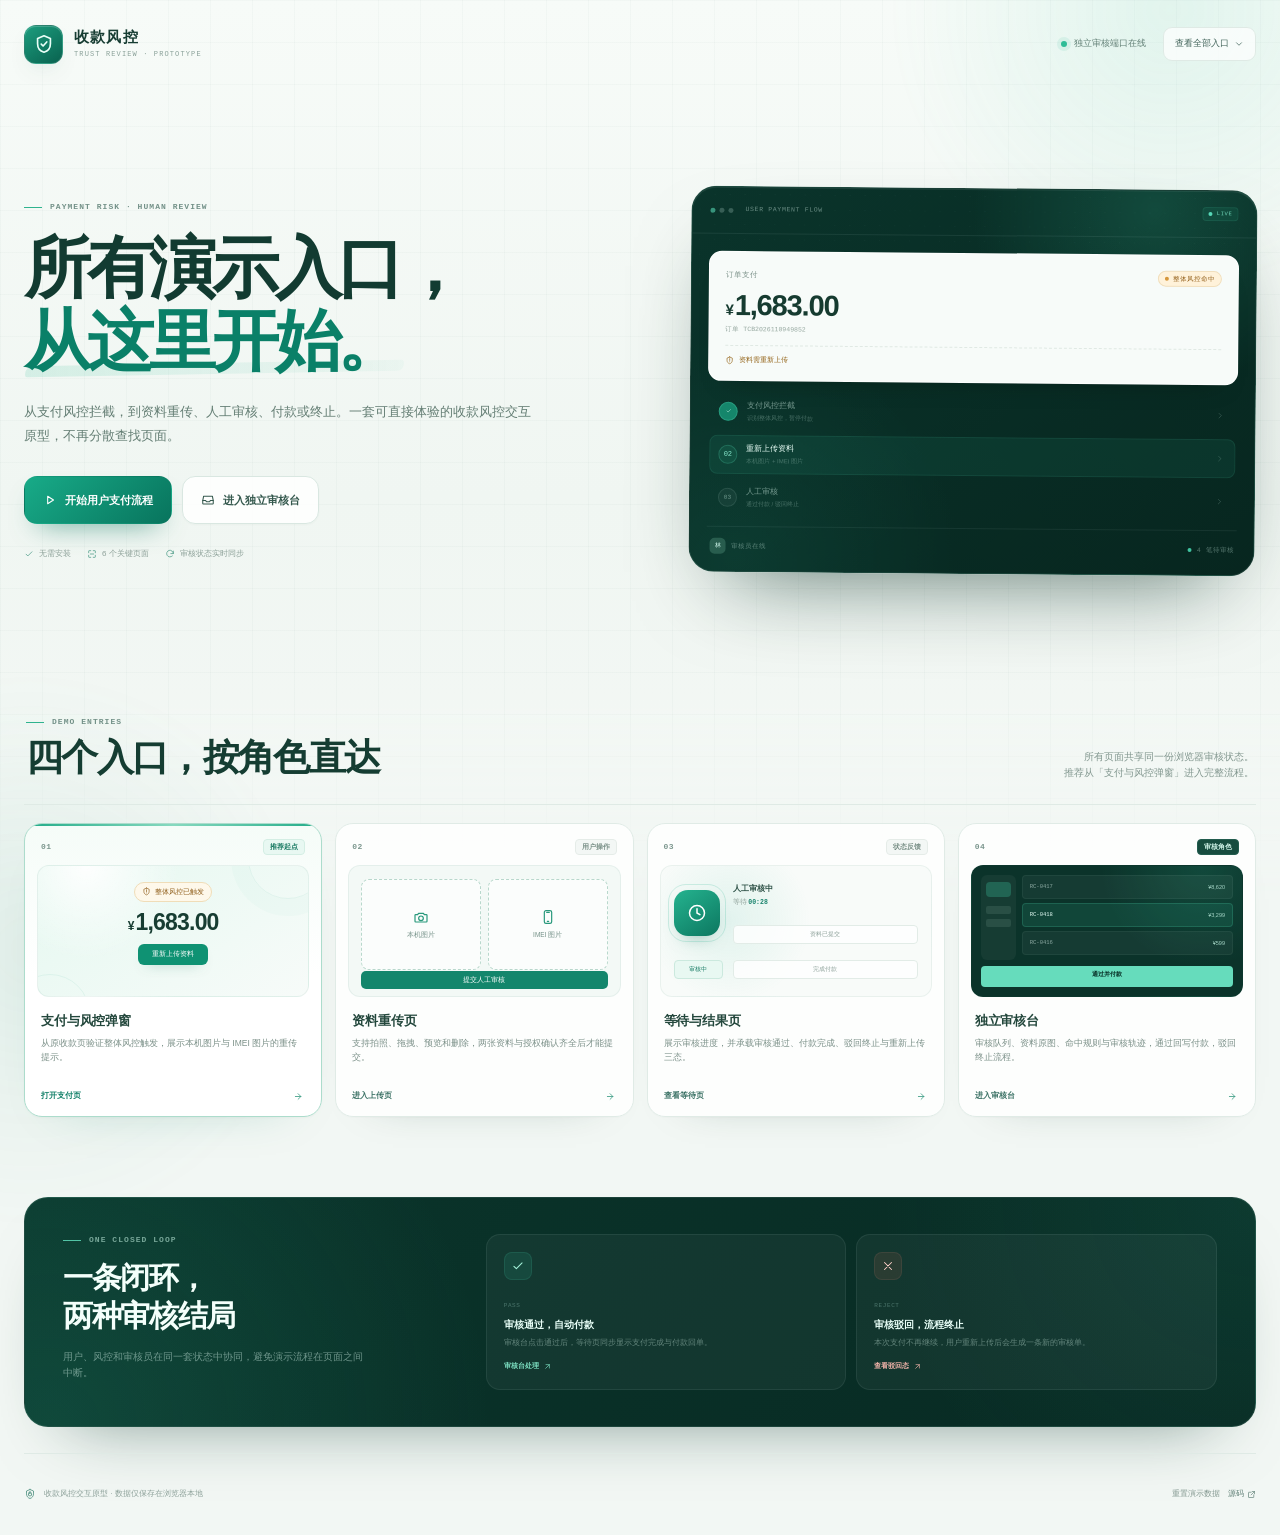
==== commit 2cb97b1e: "Add unified demo portal with all entries" ====
--- a/index.html
+++ b/index.html
@@ -2,149 +2,215 @@
 <html lang="zh-CN">
 <head>
   <meta charset="utf-8">
-  <meta name="viewport" content="width=device-width, initial-scale=1, viewport-fit=cover">
-  <meta name="theme-color" content="#24c6a4">
-  <title>订单支付 · 收款风控核验</title>
-  <link rel="stylesheet" href="assets/styles.css">
+  <meta name="viewport" content="width=device-width, initial-scale=1">
+  <meta name="theme-color" content="#082f27">
+  <title>收款风控演示入口 · 支付与人工审核</title>
+  <link rel="stylesheet" href="assets/portal.css">
 </head>
-<body class="pay-page">
-  <div class="pay-shell">
-    <header class="pay-top">
-      <button class="icon-btn" type="button" aria-label="返回订单">
-        <span data-icon="arrow-left"></span>
-      </button>
-      <div class="pay-heading">
-        <span>SECURE CHECKOUT</span>
-        <h1>订单支付</h1>
-      </div>
-      <button class="icon-btn" type="button" aria-label="支付帮助" id="helpButton">?</button>
-    </header>
-
-    <main class="pay-content">
-      <section class="pay-risk-banner" aria-label="风险核验提示">
-        <span class="banner-icon" data-icon="shield-lock"></span>
-        <div class="banner-copy">
-          <strong>支付前需完成安全核验</strong>
-          <span>该订单已触发整体风控，资料需重新上传</span>
-        </div>
-        <button type="button" data-open-risk>去核验</button>
-      </section>
-
-      <section class="pay-card" aria-labelledby="paymentTitle">
-        <div class="merchant-row">
-          <div class="merchant-mark" aria-hidden="true">云</div>
-          <div class="merchant-info">
-            <p>收款方</p>
-            <p id="paymentTitle">云帆数码旗舰店</p>
-          </div>
-          <span class="status-chip">待支付</span>
-        </div>
-
-        <div class="order-line">
-          <span>订单号</span>
-          <span class="order-code">TCB2026110949852</span>
-        </div>
-
-        <div class="qr-stage">
-          <div class="pay-brand">
-            <span class="wechat-mark" aria-hidden="true"><span>✓</span></span>
-            <div>微信支付 <small>WECHAT PAY</small></div>
-          </div>
-          <div class="qr-frame" aria-label="微信支付二维码示意图">
-            <div class="qr-grid" id="paymentQr" aria-hidden="true"></div>
-            <div class="qr-logo" aria-hidden="true">✓</div>
-          </div>
-          <p class="scan-hint">请使用微信扫一扫完成支付</p>
-        </div>
-
-        <div class="receipt-cut" aria-hidden="true"></div>
-
-        <div class="amount-block">
-          <span class="amount-label">支付金额</span>
-          <div class="amount-value" aria-label="支付金额 1683 元"><small>¥</small>1,683.00</div>
-        </div>
-
-        <p class="pay-secure-note">
-          <span data-icon="shield-check"></span>
-          微信支付提供资金安全保障
-        </p>
-      </section>
-
-      <div class="pay-links">
-        <button class="coupon-row" type="button">重新选择优惠 <span data-icon="chevron-right"></span></button>
-        <button class="support-pill" type="button">
-          <span data-icon="headset"></span>
-          在线客服
-        </button>
-      </div>
-    </main>
-
-    <footer class="pay-footer">订单支付服务由微信支付提供技术支持</footer>
-  </div>
-
-  <dialog class="risk-dialog" id="riskDialog" aria-labelledby="riskDialogTitle" aria-describedby="riskDialogLead">
-    <div class="risk-sheet">
-      <div class="sheet-handle" aria-hidden="true"></div>
-      <button class="dialog-close" type="button" data-close-risk aria-label="关闭弹窗">
-        <span data-icon="x"></span>
-      </button>
-
-      <div class="risk-symbol" aria-hidden="true">
-        <span data-icon="shield-alert"></span>
-      </div>
-
-      <div class="risk-tag-row">
-        <span class="risk-chip">整体风控已触发</span>
-        <span class="risk-case-id">RC-20261109-0521</span>
-      </div>
-
-      <h2 id="riskDialogTitle">这两张图片需要重新上传</h2>
-      <p class="risk-lead" id="riskDialogLead">
-        系统检测到本笔交易存在异常。为保障资金安全，请重新上传本机图片和 IMEI 示例图，提交后将进入人工审核。
-      </p>
-
-      <div class="evidence-requirements" aria-label="需要重新上传的资料">
-        <article class="evidence-requirement">
-          <div class="mini-photo">
-            <img src="assets/device-evidence.svg" alt="本机照片示例">
-            <span>01</span>
-          </div>
-          <div>
-            <h3>本机图片</h3>
-            <p>手机正面完整入镜，屏幕保持点亮</p>
-          </div>
+<body class="portal-page">
+  <div class="portal-glow portal-glow--a" aria-hidden="true"></div>
+  <div class="portal-glow portal-glow--b" aria-hidden="true"></div>
+
+  <header class="portal-nav">
+    <a class="portal-brand" href="index.html" aria-label="收款风控演示入口首页">
+      <span class="portal-brand-mark" data-icon="shield-check"></span>
+      <span class="portal-brand-copy">
+        <strong>收款风控</strong>
+        <small>TRUST REVIEW · PROTOTYPE</small>
+      </span>
+    </a>
+    <div class="portal-nav-actions">
+      <span class="portal-online"><i></i>独立审核端口在线</span>
+      <a class="portal-nav-link" href="#entries">查看全部入口 <span data-icon="chevron-down"></span></a>
+    </div>
+  </header>
+
+  <main class="portal-main">
+    <section class="portal-hero">
+      <div class="hero-copy">
+        <p class="portal-eyebrow"><span></span>PAYMENT RISK · HUMAN REVIEW</p>
+        <h1>所有演示入口，<br><em>从这里开始。</em></h1>
+        <p class="hero-lead">从支付风控拦截，到资料重传、人工审核、付款或终止。一套可直接体验的收款风控交互原型，不再分散查找页面。</p>
+        <div class="hero-actions">
+          <a class="portal-btn portal-btn--primary" href="payment.html">
+            <span data-icon="play"></span>
+            开始用户支付流程
+          </a>
+          <a class="portal-btn portal-btn--secondary" href="review.html">
+            <span data-icon="inbox"></span>
+            进入独立审核台
+          </a>
+        </div>
+        <div class="hero-meta">
+          <span><span data-icon="check"></span>无需安装</span>
+          <span><span data-icon="scan"></span>6 个关键页面</span>
+          <span><span data-icon="refresh"></span>审核状态实时同步</span>
+        </div>
+      </div>
+
+      <aside class="hero-console" aria-label="演示流程概览">
+        <div class="console-topbar">
+          <span class="console-dots" aria-hidden="true"><i></i><i></i><i></i></span>
+          <span>USER PAYMENT FLOW</span>
+          <span class="console-live"><i></i>LIVE</span>
+        </div>
+        <div class="console-body">
+          <div class="console-order">
+            <div class="console-order-head">
+              <span>订单支付</span>
+              <span class="console-risk-chip">整体风控命中</span>
+            </div>
+            <strong><small>¥</small>1,683.00</strong>
+            <p>订单 TCB2026110949852</p>
+            <div class="console-bank"><span data-icon="shield-alert"></span>资料需重新上传</div>
+          </div>
+
+          <div class="console-path" aria-label="支付核验流程">
+            <a href="payment.html" class="console-step is-done">
+              <span class="console-step-dot"><span data-icon="check"></span></span>
+              <div><strong>支付风控拦截</strong><small>识别整体风控，暂停付款</small></div>
+              <span data-icon="chevron-right"></span>
+            </a>
+            <a href="upload.html" class="console-step is-current">
+              <span class="console-step-dot">02</span>
+              <div><strong>重新上传资料</strong><small>本机图片 + IMEI 图片</small></div>
+              <span data-icon="chevron-right"></span>
+            </a>
+            <a href="waiting.html" class="console-step">
+              <span class="console-step-dot">03</span>
+              <div><strong>人工审核</strong><small>通过付款 / 驳回终止</small></div>
+              <span data-icon="chevron-right"></span>
+            </a>
+          </div>
+
+          <div class="console-footer">
+            <span class="console-reviewer"><b>林</b>审核员在线</span>
+            <span class="console-queue"><i></i><span data-live-pending>4</span> 笔待审核</span>
+          </div>
+        </div>
+      </aside>
+    </section>
+
+    <section class="entry-section" id="entries">
+      <header class="entry-heading">
+        <div>
+          <p class="portal-eyebrow"><span></span>DEMO ENTRIES</p>
+          <h2>四个入口，按角色直达</h2>
+        </div>
+        <p>所有页面共享同一份浏览器审核状态。<br>推荐从「支付与风控弹窗」进入完整流程。</p>
+      </header>
+
+      <div class="entry-grid">
+        <a class="entry-card entry-card--featured" href="payment.html">
+          <div class="entry-card-top">
+            <span class="entry-number">01</span>
+            <span class="entry-tag">推荐起点</span>
+          </div>
+          <div class="entry-visual payment-visual" aria-hidden="true">
+            <span class="pv-status"><span data-icon="shield-alert"></span>整体风控已触发</span>
+            <strong><small>¥</small>1,683.00</strong>
+            <span class="pv-button">重新上传资料</span>
+          </div>
+          <div class="entry-card-copy">
+            <h3>支付与风控弹窗</h3>
+            <p>从原收款页验证整体风控触发，展示本机图片与 IMEI 图片的重传提示。</p>
+          </div>
+          <div class="entry-card-footer">打开支付页 <span data-icon="arrow-right"></span></div>
+        </a>
+
+        <a class="entry-card" href="upload.html">
+          <div class="entry-card-top">
+            <span class="entry-number">02</span>
+            <span class="entry-tag entry-tag--neutral">用户操作</span>
+          </div>
+          <div class="entry-visual upload-visual" aria-hidden="true">
+            <span class="uv-slot"><span data-icon="camera"></span><b>本机图片</b></span>
+            <span class="uv-slot"><span data-icon="smartphone"></span><b>IMEI 图片</b></span>
+            <span class="uv-line">提交人工审核</span>
+          </div>
+          <div class="entry-card-copy">
+            <h3>资料重传页</h3>
+            <p>支持拍照、拖拽、预览和删除，两张资料与授权确认齐全后才能提交。</p>
+          </div>
+          <div class="entry-card-footer">进入上传页 <span data-icon="arrow-right"></span></div>
+        </a>
+
+        <a class="entry-card" href="waiting.html">
+          <div class="entry-card-top">
+            <span class="entry-number">03</span>
+            <span class="entry-tag entry-tag--neutral">状态反馈</span>
+          </div>
+          <div class="entry-visual waiting-visual" aria-hidden="true">
+            <span class="wv-pulse"><span data-icon="clock"></span></span>
+            <div class="wv-copy"><strong>人工审核中</strong><span>等待 <b>00:28</b></span></div>
+            <span class="wv-step">资料已提交</span>
+            <span class="wv-step is-current">审核中</span>
+            <span class="wv-step">完成付款</span>
+          </div>
+          <div class="entry-card-copy">
+            <h3>等待与结果页</h3>
+            <p>展示审核进度，并承载审核通过、付款完成、驳回终止与重新上传三态。</p>
+          </div>
+          <div class="entry-card-footer">查看等待页 <span data-icon="arrow-right"></span></div>
+        </a>
+
+        <a class="entry-card" href="review.html">
+          <div class="entry-card-top">
+            <span class="entry-number">04</span>
+            <span class="entry-tag entry-tag--dark">审核角色</span>
+          </div>
+          <div class="entry-visual review-visual" aria-hidden="true">
+            <div class="rv-sidebar"><span></span><span></span><span></span></div>
+            <div class="rv-list">
+              <span class="rv-row"><b>RC-0417</b><em>¥8,620</em></span>
+              <span class="rv-row is-active"><b>RC-0418</b><em>¥3,299</em></span>
+              <span class="rv-row"><b>RC-0416</b><em>¥599</em></span>
+            </div>
+            <span class="rv-action">通过并付款</span>
+          </div>
+          <div class="entry-card-copy">
+            <h3>独立审核台</h3>
+            <p>审核队列、资料原图、命中规则与审核轨迹，通过回写付款，驳回终止流程。</p>
+          </div>
+          <div class="entry-card-footer">进入审核台 <span data-icon="arrow-right"></span></div>
+        </a>
+      </div>
+    </section>
+
+    <section class="portal-loop">
+      <div class="loop-copy">
+        <p class="portal-eyebrow"><span></span>ONE CLOSED LOOP</p>
+        <h2>一条闭环，<br>两种审核结局</h2>
+        <p>用户、风控和审核员在同一套状态中协同，避免演示流程在页面之间中断。</p>
+      </div>
+      <div class="loop-outcomes">
+        <article class="outcome-card outcome-card--pass">
+          <span class="outcome-icon" data-icon="check"></span>
+          <div><span>PASS</span><h3>审核通过，自动付款</h3><p>审核台点击通过后，等待页同步显示支付完成与付款回单。</p></div>
+          <a href="review.html">审核台处理 <span data-icon="arrow-up-right"></span></a>
         </article>
-        <article class="evidence-requirement">
-          <div class="mini-photo">
-            <img src="assets/imei-evidence.svg" alt="IMEI 图片示例">
-            <span>02</span>
-          </div>
-          <div>
-            <h3>IMEI 图片</h3>
-            <p>IMEI 号段清晰完整，不要遮挡或反光</p>
-          </div>
+        <article class="outcome-card outcome-card--reject">
+          <span class="outcome-icon" data-icon="x"></span>
+          <div><span>REJECT</span><h3>审核驳回，流程终止</h3><p>本次支付不再继续，用户重新上传后会生成一条新的审核单。</p></div>
+          <a href="waiting.html?case=RC-20261109-0403">查看驳回态 <span data-icon="arrow-up-right"></span></a>
         </article>
       </div>
-
-      <div class="review-expectation">
-        <span data-icon="clock"></span>
-        提交后进入人工审核，预计 <strong>10 分钟内</strong>完成
-      </div>
-
-      <div class="risk-actions">
-        <a class="btn btn-primary" href="upload.html">
-          <span data-icon="upload"></span>
-          重新上传资料
-        </a>
-        <button class="btn btn-secondary" type="button" data-close-risk>暂不支付</button>
-      </div>
-
-      <p class="risk-privacy">资料仅用于本次交易安全核验，不会用于其他用途。请确保照片由你本人拍摄。</p>
+    </section>
+  </main>
+
+  <footer class="portal-footer">
+    <div>
+      <span class="portal-footer-mark" data-icon="shield-lock"></span>
+      <span>收款风控交互原型 · 数据仅保存在浏览器本地</span>
     </div>
-  </dialog>
+    <div class="portal-footer-actions">
+      <button type="button" id="resetDemo">重置演示数据</button>
+      <a href="https://github.com/HBicon/payment-risk-review-demo" target="_blank" rel="noreferrer">源码 <span data-icon="external"></span></a>
+    </div>
+  </footer>
 
   <script src="assets/icons.js"></script>
   <script src="assets/store.js"></script>
-  <script src="assets/payment.js"></script>
+  <script src="assets/portal.js"></script>
 </body>
 </html>
--- a/assets/portal.css
+++ b/assets/portal.css
@@ -0,0 +1,1055 @@
+:root {
+  --p-ink: #11372e;
+  --p-ink-soft: #3f5f55;
+  --p-muted: #789087;
+  --p-line: #dbe9e3;
+  --p-surface: #ffffff;
+  --p-canvas: #f2f7f4;
+  --p-mint: #19aa87;
+  --p-mint-deep: #0b775f;
+  --p-mint-soft: #e6f7f0;
+  --p-dark: #082f27;
+  --p-dark-soft: #0c4136;
+  --p-amber: #a36818;
+  --p-amber-soft: #fff5df;
+  --p-red: #a45549;
+  --p-radius: 22px;
+  --p-shadow: 0 30px 80px -48px rgba(6, 54, 42, 0.38);
+  --p-font: "PingFang SC", "Hiragino Sans GB", "Microsoft YaHei", "Noto Sans SC", -apple-system, BlinkMacSystemFont, "Segoe UI", sans-serif;
+  --p-mono: "SFMono-Regular", Menlo, Consolas, "Liberation Mono", monospace;
+}
+
+*,
+*::before,
+*::after { box-sizing: border-box; }
+
+html { scroll-behavior: smooth; }
+
+body {
+  margin: 0;
+  color: var(--p-ink);
+  background: var(--p-canvas);
+  font-family: var(--p-font);
+  font-size: 15px;
+  line-height: 1.55;
+  -webkit-font-smoothing: antialiased;
+  text-rendering: optimizeLegibility;
+}
+
+body.portal-page { overflow-x: hidden; }
+
+a { color: inherit; text-decoration: none; }
+button { color: inherit; font: inherit; }
+p, h1, h2, h3 { margin: 0; }
+svg { display: block; }
+
+.icon-slot {
+  display: inline-flex;
+  flex: 0 0 auto;
+  align-items: center;
+  justify-content: center;
+}
+
+.icon-slot .icon { width: 1em; height: 1em; }
+
+.portal-page::before {
+  position: fixed;
+  z-index: -3;
+  inset: 0;
+  background:
+    linear-gradient(rgba(12, 78, 62, 0.022) 1px, transparent 1px),
+    linear-gradient(90deg, rgba(12, 78, 62, 0.022) 1px, transparent 1px),
+    linear-gradient(180deg, #f7fbf8 0%, #f0f6f2 55%, #f4f8f5 100%);
+  background-size: 42px 42px, 42px 42px, auto;
+  content: "";
+  pointer-events: none;
+  mask-image: linear-gradient(to bottom, black, black 78%, transparent 100%);
+}
+
+.portal-glow {
+  position: fixed;
+  z-index: -2;
+  width: 580px;
+  height: 580px;
+  border-radius: 50%;
+  filter: blur(10px);
+  pointer-events: none;
+}
+
+.portal-glow--a {
+  top: -280px;
+  right: -180px;
+  background: radial-gradient(circle, rgba(54, 195, 157, 0.11), transparent 68%);
+}
+
+.portal-glow--b {
+  bottom: -340px;
+  left: -260px;
+  background: radial-gradient(circle, rgba(21, 138, 108, 0.08), transparent 68%);
+}
+
+.portal-nav {
+  position: relative;
+  z-index: 10;
+  display: flex;
+  width: min(calc(100% - 48px), 1240px);
+  height: 88px;
+  align-items: center;
+  justify-content: space-between;
+  gap: 24px;
+  margin: 0 auto;
+}
+
+.portal-brand {
+  display: inline-flex;
+  align-items: center;
+  gap: 11px;
+}
+
+.portal-brand-mark {
+  display: grid;
+  width: 39px;
+  height: 39px;
+  place-items: center;
+  color: #eafff8;
+  background: linear-gradient(145deg, #1c9d7e, #09624f);
+  border: 1px solid rgba(255, 255, 255, 0.13);
+  border-radius: 12px;
+  box-shadow: 0 10px 25px -15px rgba(5, 77, 60, 0.7), inset 0 1px 0 rgba(255, 255, 255, 0.18);
+  font-size: 22px;
+}
+
+.portal-brand-copy strong {
+  display: block;
+  color: #173d33;
+  font-size: 15px;
+  font-weight: 750;
+  letter-spacing: 0.08em;
+  line-height: 1.2;
+}
+
+.portal-brand-copy small {
+  display: block;
+  margin-top: 3px;
+  color: #8aa199;
+  font-family: var(--p-mono);
+  font-size: 7px;
+  letter-spacing: 0.16em;
+}
+
+.portal-nav-actions {
+  display: flex;
+  align-items: center;
+  gap: 17px;
+}
+
+.portal-online {
+  display: inline-flex;
+  align-items: center;
+  gap: 7px;
+  color: #638177;
+  font-size: 9px;
+}
+
+.portal-online i {
+  width: 6px;
+  height: 6px;
+  background: #2ebc96;
+  border-radius: 50%;
+  box-shadow: 0 0 0 4px rgba(46, 188, 150, 0.1);
+}
+
+.portal-nav-link {
+  display: inline-flex;
+  min-height: 34px;
+  align-items: center;
+  gap: 5px;
+  padding: 0 11px;
+  color: #42645a;
+  background: rgba(255, 255, 255, 0.7);
+  border: 1px solid #dfeae5;
+  border-radius: 9px;
+  font-size: 9px;
+  transition: background 160ms ease, border-color 160ms ease;
+}
+
+.portal-nav-link:hover { background: #fff; border-color: #bdd9ce; }
+.portal-nav-link .icon-slot { font-size: 10px; }
+
+.portal-main {
+  width: min(calc(100% - 48px), 1240px);
+  margin: 0 auto;
+}
+
+.portal-hero {
+  display: grid;
+  grid-template-columns: minmax(0, 1.02fr) minmax(460px, 0.98fr);
+  gap: clamp(44px, 6vw, 84px);
+  align-items: center;
+  min-height: 620px;
+  padding: 42px 0 76px;
+}
+
+.hero-copy { padding: 12px 0; }
+
+.portal-eyebrow {
+  display: flex;
+  align-items: center;
+  gap: 8px;
+  color: #739188;
+  font-family: var(--p-mono);
+  font-size: 8px;
+  font-weight: 650;
+  letter-spacing: 0.13em;
+}
+
+.portal-eyebrow > span {
+  width: 18px;
+  height: 1px;
+  background: #2fb38e;
+}
+
+.hero-copy h1 {
+  margin-top: 18px;
+  color: #123b31;
+  font-size: clamp(46px, 5.2vw, 70px);
+  font-weight: 760;
+  letter-spacing: -0.065em;
+  line-height: 1.1;
+}
+
+.hero-copy h1 em {
+  position: relative;
+  color: #0a8068;
+  font-style: normal;
+}
+
+.hero-copy h1 em::after {
+  position: absolute;
+  z-index: -1;
+  right: -4px;
+  bottom: 4px;
+  left: 1px;
+  height: 11px;
+  background: linear-gradient(90deg, rgba(55, 192, 155, 0.16), rgba(55, 192, 155, 0.04));
+  border-radius: 8px 3px 7px 2px;
+  content: "";
+  transform: rotate(-1deg);
+}
+
+.hero-lead {
+  max-width: 510px;
+  margin-top: 22px;
+  color: #647e74;
+  font-size: 13px;
+  line-height: 1.85;
+}
+
+.hero-actions {
+  display: flex;
+  flex-wrap: wrap;
+  gap: 10px;
+  margin-top: 28px;
+}
+
+.portal-btn {
+  display: inline-flex;
+  min-height: 48px;
+  align-items: center;
+  justify-content: center;
+  gap: 8px;
+  padding: 0 18px;
+  border: 1px solid transparent;
+  border-radius: 13px;
+  font-size: 11px;
+  font-weight: 650;
+  transition: transform 160ms ease, background 160ms ease, border-color 160ms ease, box-shadow 160ms ease;
+}
+
+.portal-btn:hover { transform: translateY(-1px); }
+.portal-btn:active { transform: translateY(0); }
+.portal-btn .icon-slot { font-size: 14px; }
+
+.portal-btn--primary {
+  color: #fff;
+  background: linear-gradient(135deg, #18ab88, #08745d);
+  box-shadow: 0 13px 28px -15px rgba(9, 118, 94, 0.75);
+}
+
+.portal-btn--primary:hover { background: linear-gradient(135deg, #1bb891, #0a8067); }
+
+.portal-btn--secondary {
+  color: #34584d;
+  background: rgba(255, 255, 255, 0.83);
+  border-color: #d9e7e1;
+  box-shadow: 0 1px 2px rgba(13, 60, 47, 0.03);
+}
+
+.portal-btn--secondary:hover { background: #fff; border-color: #bdd9ce; }
+
+.hero-meta {
+  display: flex;
+  flex-wrap: wrap;
+  gap: 8px 16px;
+  margin-top: 24px;
+  color: #8ca098;
+  font-size: 8px;
+}
+
+.hero-meta span {
+  display: inline-flex;
+  align-items: center;
+  gap: 5px;
+}
+
+.hero-meta .icon-slot { color: #4d9c88; font-size: 10px; }
+
+.hero-console {
+  position: relative;
+  overflow: hidden;
+  color: #d7eee7;
+  background:
+    radial-gradient(circle at 82% 5%, rgba(58, 194, 157, 0.19), transparent 31%),
+    radial-gradient(circle at 8% 97%, rgba(31, 129, 106, 0.17), transparent 35%),
+    linear-gradient(145deg, #0a342b, #07261f);
+  border: 1px solid rgba(197, 239, 226, 0.11);
+  border-radius: 25px;
+  box-shadow: 0 40px 88px -40px rgba(5, 43, 33, 0.65), inset 0 1px 0 rgba(255, 255, 255, 0.08);
+  transform: rotate(0.5deg);
+}
+
+.hero-console::before {
+  position: absolute;
+  inset: 0;
+  opacity: 0.05;
+  background-image: radial-gradient(#d8fff3 0.65px, transparent 0.65px);
+  background-size: 15px 15px;
+  content: "";
+  pointer-events: none;
+  mask-image: linear-gradient(to bottom, black, transparent 75%);
+}
+
+.console-topbar {
+  position: relative;
+  z-index: 1;
+  display: flex;
+  min-height: 47px;
+  align-items: center;
+  gap: 12px;
+  padding: 0 18px;
+  border-bottom: 1px solid rgba(209, 243, 233, 0.08);
+  color: rgba(208, 237, 228, 0.48);
+  font-family: var(--p-mono);
+  font-size: 6.5px;
+  letter-spacing: 0.1em;
+}
+
+.console-dots { display: inline-flex; gap: 4px; }
+.console-dots i { width: 5px; height: 5px; background: rgba(223, 255, 245, 0.21); border-radius: 50%; }
+.console-dots i:first-child { background: rgba(86, 214, 178, 0.6); }
+
+.console-live {
+  display: inline-flex;
+  align-items: center;
+  gap: 4px;
+  padding: 2px 5px;
+  margin-left: auto;
+  color: #73d9bb;
+  background: rgba(38, 173, 137, 0.11);
+  border: 1px solid rgba(91, 210, 178, 0.1);
+  border-radius: 4px;
+  font-size: 5.5px;
+}
+
+.console-live i { width: 4px; height: 4px; background: #56d7b7; border-radius: 50%; }
+
+.console-body {
+  position: relative;
+  z-index: 1;
+  padding: 17px;
+}
+
+.console-order {
+  padding: 15px 16px 14px;
+  color: #173d33;
+  background: #f7fbf9;
+  border: 1px solid rgba(255, 255, 255, 0.8);
+  border-radius: 13px;
+  box-shadow: 0 16px 28px -24px rgba(0, 18, 12, 0.7);
+}
+
+.console-order-head {
+  display: flex;
+  align-items: center;
+  justify-content: space-between;
+  gap: 12px;
+  color: #7d938b;
+  font-size: 7.5px;
+}
+
+.console-risk-chip {
+  display: inline-flex;
+  align-items: center;
+  gap: 4px;
+  padding: 2px 6px;
+  color: #94601a;
+  background: #fff2da;
+  border: 1px solid #f1dfbd;
+  border-radius: 999px;
+  font-size: 6.5px;
+}
+
+.console-risk-chip::before {
+  width: 4px;
+  height: 4px;
+  background: #d6973b;
+  border-radius: 50%;
+  content: "";
+}
+
+.console-order > strong {
+  display: block;
+  margin-top: 8px;
+  color: #163b30;
+  font-family: "DIN Alternate", var(--p-font);
+  font-size: 29px;
+  font-weight: 750;
+  letter-spacing: -0.04em;
+  line-height: 1;
+}
+
+.console-order > strong small { margin-right: 2px; font-size: 15px; }
+
+.console-order > p {
+  margin-top: 5px;
+  color: #95a79f;
+  font-family: var(--p-mono);
+  font-size: 6.5px;
+}
+
+.console-bank {
+  display: flex;
+  align-items: center;
+  gap: 5px;
+  padding-top: 9px;
+  margin-top: 10px;
+  color: #946419;
+  border-top: 1px dashed #e0e9e4;
+  font-size: 7px;
+}
+
+.console-bank .icon-slot { font-size: 9px; }
+
+.console-path {
+  display: grid;
+  gap: 4px;
+  padding: 11px 2px 4px;
+}
+
+.console-step {
+  display: grid;
+  min-height: 39px;
+  grid-template-columns: 20px minmax(0, 1fr) 13px;
+  align-items: center;
+  gap: 8px;
+  padding: 7px 8px;
+  color: rgba(204, 233, 224, 0.55);
+  border: 1px solid transparent;
+  border-radius: 8px;
+  transition: background 160ms ease, color 160ms ease, border-color 160ms ease;
+}
+
+.console-step:hover { color: #e8fff8; background: rgba(255, 255, 255, 0.035); }
+
+.console-step.is-current {
+  color: #eafff8;
+  background: rgba(52, 188, 151, 0.09);
+  border-color: rgba(83, 198, 165, 0.11);
+}
+
+.console-step-dot {
+  display: grid;
+  width: 19px;
+  height: 19px;
+  place-items: center;
+  color: rgba(195, 233, 222, 0.52);
+  background: rgba(255, 255, 255, 0.045);
+  border: 1px solid rgba(204, 240, 229, 0.1);
+  border-radius: 50%;
+  font-family: var(--p-mono);
+  font-size: 6px;
+}
+
+.console-step.is-done .console-step-dot { color: #d9fff3; background: #15866b; border-color: #279e80; }
+.console-step.is-current .console-step-dot { color: #8ff0d4; background: rgba(38, 177, 140, 0.12); border-color: rgba(87, 211, 176, 0.23); font-size: 7px; }
+
+.console-step div strong {
+  display: block;
+  font-size: 8px;
+  font-weight: 550;
+}
+
+.console-step div small {
+  display: block;
+  margin-top: 1px;
+  color: rgba(186, 220, 210, 0.35);
+  font-size: 6px;
+}
+
+.console-step > .icon-slot { color: rgba(190, 228, 217, 0.28); font-size: 9px; }
+
+.console-footer {
+  display: flex;
+  align-items: center;
+  justify-content: space-between;
+  gap: 10px;
+  padding: 11px 3px 0;
+  margin-top: 5px;
+  border-top: 1px solid rgba(207, 241, 231, 0.07);
+  color: rgba(189, 222, 212, 0.44);
+  font-size: 6.5px;
+}
+
+.console-reviewer,
+.console-queue { display: inline-flex; align-items: center; gap: 5px; }
+
+.console-reviewer b {
+  display: grid;
+  width: 16px;
+  height: 16px;
+  place-items: center;
+  color: #d9fff4;
+  background: #285d4e;
+  border-radius: 5px;
+  font-size: 6px;
+  font-weight: 500;
+}
+
+.console-queue i { width: 4px; height: 4px; background: #3fc29f; border-radius: 50%; }
+
+.entry-section { padding: 8px 0 80px; }
+
+.entry-heading {
+  display: flex;
+  align-items: flex-end;
+  justify-content: space-between;
+  gap: 36px;
+  padding: 0 2px 23px;
+  border-bottom: 1px solid #dfeae5;
+}
+
+.entry-heading h2 {
+  margin-top: 8px;
+  color: #153d32;
+  font-size: clamp(28px, 3vw, 37px);
+  font-weight: 750;
+  letter-spacing: -0.045em;
+  line-height: 1.2;
+}
+
+.entry-heading > p {
+  color: #82978f;
+  font-size: 9.5px;
+  line-height: 1.7;
+  text-align: right;
+}
+
+.entry-grid {
+  display: grid;
+  grid-template-columns: repeat(4, minmax(0, 1fr));
+  gap: 13px;
+  padding-top: 18px;
+}
+
+.entry-card {
+  position: relative;
+  display: flex;
+  min-width: 0;
+  flex-direction: column;
+  overflow: hidden;
+  background: rgba(255, 255, 255, 0.82);
+  border: 1px solid #e0ebe6;
+  border-radius: 18px;
+  box-shadow: 0 1px 2px rgba(13, 58, 46, 0.025), 0 18px 45px -42px rgba(13, 58, 46, 0.4);
+  transition: transform 190ms ease, border-color 190ms ease, box-shadow 190ms ease;
+}
+
+.entry-card:hover {
+  transform: translateY(-4px);
+  border-color: #bbdcd0;
+  box-shadow: 0 22px 46px -30px rgba(8, 70, 54, 0.28);
+}
+
+.entry-card--featured {
+  background: linear-gradient(180deg, #f5fcf8, #fff 52%);
+  border-color: #acdccc;
+  box-shadow: 0 1px 2px rgba(13, 58, 46, 0.03), 0 22px 50px -38px rgba(18, 125, 99, 0.28);
+}
+
+.entry-card--featured::before {
+  position: absolute;
+  z-index: 2;
+  top: 0;
+  right: 0;
+  left: 0;
+  height: 2px;
+  background: linear-gradient(90deg, #22ab88, #87d9bf, #22ab88);
+  content: "";
+}
+
+.entry-card-top {
+  display: flex;
+  align-items: center;
+  justify-content: space-between;
+  gap: 10px;
+  padding: 15px 16px 10px;
+}
+
+.entry-number {
+  color: #7b968d;
+  font-family: var(--p-mono);
+  font-size: 8px;
+  font-weight: 600;
+  letter-spacing: 0.06em;
+}
+
+.entry-tag {
+  padding: 2px 6px;
+  color: #14775f;
+  background: #e8f8f2;
+  border: 1px solid #d4eee4;
+  border-radius: 4px;
+  font-size: 6.5px;
+  font-weight: 600;
+}
+
+.entry-tag--neutral { color: #768d84; background: #f3f7f5; border-color: #e5ece8; }
+.entry-tag--dark { color: #d7f9ee; background: #174c3f; border-color: #225d4e; }
+
+.entry-visual {
+  position: relative;
+  height: 132px;
+  margin: 0 12px;
+  overflow: hidden;
+  border: 1px solid rgba(31, 115, 92, 0.07);
+  border-radius: 12px;
+}
+
+.payment-visual {
+  display: flex;
+  align-items: center;
+  flex-direction: column;
+  padding: 16px;
+  background:
+    radial-gradient(circle at 18% 0%, rgba(255, 255, 255, 0.95), transparent 36%),
+    linear-gradient(145deg, #e5f8f0, #f7fbf9);
+}
+
+.pv-status {
+  display: inline-flex;
+  align-items: center;
+  gap: 4px;
+  padding: 4px 7px;
+  color: #8e5c18;
+  background: rgba(255, 248, 234, 0.95);
+  border: 1px solid #f0ddb8;
+  border-radius: 999px;
+  font-size: 6.5px;
+}
+
+.pv-status .icon-slot { font-size: 9px; }
+
+.payment-visual > strong {
+  margin-top: 9px;
+  color: #173d32;
+  font-family: "DIN Alternate", var(--p-font);
+  font-size: 23px;
+  font-weight: 750;
+  letter-spacing: -0.035em;
+  line-height: 1;
+}
+
+.payment-visual > strong small { margin-right: 2px; font-size: 12px; }
+
+.pv-button {
+  padding: 5px 14px;
+  margin-top: 10px;
+  color: #fff;
+  background: #0f9273;
+  border-radius: 6px;
+  box-shadow: 0 6px 14px -9px rgba(5, 105, 82, 0.7);
+  font-size: 7px;
+}
+
+.payment-visual::before,
+.payment-visual::after {
+  position: absolute;
+  width: 80px;
+  height: 80px;
+  border: 1px solid rgba(35, 165, 133, 0.08);
+  border-radius: 50%;
+  content: "";
+}
+
+.payment-visual::before { top: -47px; right: -20px; box-shadow: 0 0 0 17px rgba(35, 165, 133, 0.025); }
+.payment-visual::after { bottom: -58px; left: -28px; }
+
+.upload-visual {
+  display: grid;
+  grid-template-columns: 1fr 1fr;
+  gap: 7px;
+  padding: 13px 12px 26px;
+  background: #f3f9f6;
+}
+
+.uv-slot {
+  display: flex;
+  align-items: center;
+  justify-content: center;
+  flex-direction: column;
+  gap: 5px;
+  color: #739087;
+  background: #fbfdfc;
+  border: 1px dashed #b8d8cc;
+  border-radius: 8px;
+  font-size: 6.5px;
+}
+
+.uv-slot .icon-slot { color: #29997c; font-size: 16px; }
+.uv-slot b { font-weight: 500; }
+
+.uv-line {
+  position: absolute;
+  right: 12px;
+  bottom: 7px;
+  left: 12px;
+  padding: 4px;
+  color: #fff;
+  background: #14866c;
+  border-radius: 5px;
+  font-size: 6.5px;
+  text-align: center;
+}
+
+.waiting-visual {
+  display: grid;
+  grid-template-columns: 49px minmax(0, 1fr);
+  grid-template-rows: auto auto;
+  gap: 8px 10px;
+  align-items: center;
+  padding: 13px;
+  background:
+    radial-gradient(circle at 25% 42%, rgba(40, 181, 144, 0.11), transparent 38%),
+    #f8fbf9;
+}
+
+.wv-pulse {
+  position: relative;
+  display: grid;
+  width: 46px;
+  height: 46px;
+  grid-row: 1 / 3;
+  place-items: center;
+  color: #fff;
+  background: linear-gradient(145deg, #25b38f, #0c7760);
+  border-radius: 14px;
+  box-shadow: 0 9px 19px -12px rgba(8, 102, 80, 0.65);
+  font-size: 20px;
+}
+
+.wv-pulse::before {
+  position: absolute;
+  inset: -6px;
+  border: 1px solid rgba(41, 181, 145, 0.2);
+  border-radius: 18px;
+  content: "";
+}
+
+.wv-copy strong { display: block; color: #2b4f44; font-size: 8px; }
+.wv-copy span { display: block; margin-top: 2px; color: #8fa29b; font-size: 6.5px; }
+.wv-copy b { color: #18836c; font-family: var(--p-mono); font-weight: 550; }
+
+.wv-step {
+  padding: 4px 6px;
+  color: #8ca099;
+  background: rgba(255, 255, 255, 0.8);
+  border: 1px solid #e2ece7;
+  border-radius: 4px;
+  font-size: 5.5px;
+  text-align: center;
+}
+
+.wv-step.is-current { color: #187b65; background: #e8f8f2; border-color: #cbe9de; }
+
+.review-visual {
+  display: grid;
+  grid-template-columns: 35px minmax(0, 1fr);
+  grid-template-rows: 1fr 21px;
+  gap: 6px;
+  padding: 9px;
+  color: rgba(220, 244, 236, 0.6);
+  background:
+    radial-gradient(circle at 85% 0%, rgba(46, 173, 139, 0.18), transparent 38%),
+    #0b332a;
+}
+
+.rv-sidebar {
+  display: flex;
+  align-items: center;
+  flex-direction: column;
+  gap: 5px;
+  padding: 7px 5px;
+  background: rgba(255, 255, 255, 0.045);
+  border-radius: 6px;
+}
+
+.rv-sidebar span {
+  width: 100%;
+  height: 8px;
+  background: rgba(203, 238, 227, 0.1);
+  border-radius: 2px;
+}
+
+.rv-sidebar span:first-child { height: 15px; margin-bottom: 4px; background: rgba(62, 193, 157, 0.3); border-radius: 4px; }
+
+.rv-list { display: grid; align-content: start; gap: 4px; }
+
+.rv-row {
+  display: flex;
+  min-height: 24px;
+  align-items: center;
+  justify-content: space-between;
+  gap: 5px;
+  padding: 0 7px;
+  background: rgba(255, 255, 255, 0.045);
+  border: 1px solid rgba(213, 244, 234, 0.055);
+  border-radius: 4px;
+  font-size: 5.5px;
+}
+
+.rv-row b { font-family: var(--p-mono); font-weight: 500; }
+.rv-row em { color: #a9d9ca; font-size: 5.5px; font-style: normal; }
+.rv-row.is-active { color: #e7fff8; background: rgba(54, 183, 148, 0.15); border-color: rgba(79, 207, 172, 0.2); }
+
+.rv-action {
+  grid-column: 1 / -1;
+  padding: 4px;
+  color: #062e25;
+  background: #66dcbc;
+  border-radius: 4px;
+  font-size: 6px;
+  font-weight: 650;
+  text-align: center;
+}
+
+.entry-card-copy { padding: 14px 16px 0; }
+
+.entry-card-copy h3 {
+  color: #23473c;
+  font-size: 13px;
+  font-weight: 700;
+  letter-spacing: -0.01em;
+}
+
+.entry-card-copy p {
+  min-height: 42px;
+  margin-top: 5px;
+  color: #7b9088;
+  font-size: 8.5px;
+  line-height: 1.65;
+}
+
+.entry-card-footer {
+  display: flex;
+  align-items: center;
+  justify-content: space-between;
+  gap: 8px;
+  padding: 12px 16px 14px;
+  margin-top: auto;
+  color: #397063;
+  font-size: 8px;
+  font-weight: 600;
+}
+
+.entry-card-footer .icon-slot { color: #3b9c84; font-size: 11px; transition: transform 160ms ease; }
+.entry-card:hover .entry-card-footer .icon-slot { transform: translateX(3px); }
+.entry-card--featured .entry-card-footer { color: #0c7d65; }
+
+.portal-loop {
+  display: grid;
+  grid-template-columns: minmax(260px, 0.68fr) minmax(0, 1.32fr);
+  gap: 46px;
+  overflow: hidden;
+  padding: 36px 38px;
+  color: #fff;
+  background:
+    radial-gradient(circle at 2% 100%, rgba(43, 165, 133, 0.19), transparent 36%),
+    radial-gradient(circle at 100% 0%, rgba(57, 189, 155, 0.1), transparent 30%),
+    linear-gradient(135deg, #0a352b, #082a23);
+  border: 1px solid rgba(195, 238, 225, 0.1);
+  border-radius: 24px;
+  box-shadow: 0 35px 70px -45px rgba(6, 49, 38, 0.55);
+}
+
+.loop-copy .portal-eyebrow { color: #79a89a; }
+.loop-copy .portal-eyebrow > span { background: #52c5a6; }
+
+.loop-copy h2 {
+  margin-top: 12px;
+  color: #f4fffb;
+  font-size: 30px;
+  font-weight: 750;
+  letter-spacing: -0.045em;
+  line-height: 1.28;
+}
+
+.loop-copy > p:last-child {
+  max-width: 300px;
+  margin-top: 13px;
+  color: rgba(200, 230, 221, 0.52);
+  font-size: 9.5px;
+  line-height: 1.7;
+}
+
+.loop-outcomes {
+  display: grid;
+  grid-template-columns: repeat(2, minmax(0, 1fr));
+  gap: 10px;
+}
+
+.outcome-card {
+  display: flex;
+  min-width: 0;
+  flex-direction: column;
+  padding: 17px;
+  background: rgba(255, 255, 255, 0.045);
+  border: 1px solid rgba(208, 242, 232, 0.08);
+  border-radius: 14px;
+}
+
+.outcome-icon {
+  display: grid;
+  width: 28px;
+  height: 28px;
+  place-items: center;
+  margin-bottom: 10px;
+  color: #a4f2da;
+  background: rgba(47, 177, 141, 0.14);
+  border: 1px solid rgba(87, 211, 176, 0.12);
+  border-radius: 8px;
+  font-size: 14px;
+}
+
+.outcome-card--reject .outcome-icon { color: #ffd0c8; background: rgba(185, 91, 76, 0.14); border-color: rgba(222, 150, 137, 0.1); }
+
+.outcome-card div > span { color: rgba(161, 211, 197, 0.4); font-family: var(--p-mono); font-size: 6px; letter-spacing: 0.1em; }
+.outcome-card h3 { margin-top: 3px; color: #e9fff8; font-size: 10px; font-weight: 600; }
+.outcome-card p { margin-top: 5px; color: rgba(197, 228, 218, 0.45); font-size: 7.5px; line-height: 1.6; }
+
+.outcome-card > a {
+  display: inline-flex;
+  width: fit-content;
+  align-items: center;
+  gap: 4px;
+  padding-top: 12px;
+  margin-top: auto;
+  color: #7de0c2;
+  font-size: 7px;
+  font-weight: 600;
+}
+
+.outcome-card > a .icon-slot { font-size: 9px; }
+.outcome-card--reject > a { color: #f0b3a9; }
+
+.portal-footer {
+  display: flex;
+  width: min(calc(100% - 48px), 1240px);
+  min-height: 82px;
+  align-items: center;
+  justify-content: space-between;
+  gap: 22px;
+  margin: 26px auto 0;
+  color: #8ca099;
+  border-top: 1px solid #dfeae5;
+  font-size: 8px;
+}
+
+.portal-footer > div,
+.portal-footer-actions { display: flex; align-items: center; gap: 8px; }
+
+.portal-footer-mark { color: #5b9888; font-size: 12px; }
+
+.portal-footer-actions { gap: 14px; }
+
+.portal-footer-actions button {
+  padding: 0;
+  color: #81968e;
+  background: transparent;
+  border: 0;
+  font-size: 8px;
+  cursor: pointer;
+}
+
+.portal-footer-actions a { display: inline-flex; align-items: center; gap: 3px; color: #5f7f75; }
+.portal-footer-actions a:hover, .portal-footer-actions button:hover { color: #147b64; }
+.portal-footer-actions .icon-slot { font-size: 9px; }
+
+@media (max-width: 1120px) {
+  .portal-hero { grid-template-columns: minmax(0, 1fr) minmax(410px, 0.9fr); gap: 38px; }
+  .entry-grid { grid-template-columns: repeat(2, minmax(0, 1fr)); }
+  .entry-visual { height: 156px; }
+  .portal-loop { grid-template-columns: 0.58fr 1.42fr; gap: 28px; padding: 30px; }
+}
+
+@media (max-width: 880px) {
+  .portal-nav { width: calc(100% - 32px); height: 72px; }
+  .portal-main { width: calc(100% - 32px); }
+  .portal-hero { grid-template-columns: 1fr; gap: 34px; min-height: 0; padding: 38px 0 56px; }
+  .hero-copy { padding: 0; }
+  .hero-copy h1 { font-size: clamp(42px, 10vw, 62px); }
+  .hero-console { width: min(100%, 560px); transform: none; }
+  .entry-heading { align-items: flex-start; flex-direction: column; gap: 8px; }
+  .entry-heading > p { text-align: left; }
+  .portal-loop { grid-template-columns: 1fr; gap: 24px; }
+  .loop-copy > p:last-child { max-width: 460px; }
+  .portal-footer { width: calc(100% - 32px); }
+}
+
+@media (max-width: 600px) {
+  .portal-nav { height: 67px; }
+  .portal-brand-mark { width: 35px; height: 35px; border-radius: 10px; font-size: 20px; }
+  .portal-brand-copy strong { font-size: 13px; }
+  .portal-brand-copy small { font-size: 6px; }
+  .portal-online { display: none; }
+  .portal-nav-link { min-height: 31px; padding: 0 8px; font-size: 8px; }
+  .portal-hero { padding-top: 28px; }
+  .portal-eyebrow { font-size: 7px; }
+  .hero-copy h1 { margin-top: 15px; font-size: 42px; letter-spacing: -0.06em; }
+  .hero-lead { margin-top: 17px; font-size: 11.5px; line-height: 1.8; }
+  .hero-actions { display: grid; grid-template-columns: 1fr; margin-top: 21px; }
+  .portal-btn { width: 100%; }
+  .hero-meta { gap: 7px 12px; margin-top: 16px; font-size: 7px; }
+  .console-body { padding: 12px; }
+  .console-order { padding: 13px; }
+  .entry-section { padding-bottom: 54px; }
+  .entry-heading { padding-bottom: 17px; }
+  .entry-heading h2 { font-size: 27px; }
+  .entry-grid { grid-template-columns: 1fr; gap: 11px; }
+  .entry-visual { height: 150px; }
+  .entry-card-copy p { min-height: 0; font-size: 9px; }
+  .portal-loop { padding: 23px 18px; border-radius: 19px; }
+  .loop-copy h2 { font-size: 26px; }
+  .loop-outcomes { grid-template-columns: 1fr; }
+  .outcome-card { padding: 16px; }
+  .outcome-card h3 { font-size: 11px; }
+  .outcome-card p { font-size: 8.5px; }
+  .portal-footer { flex-direction: column; align-items: flex-start; justify-content: center; gap: 8px; padding: 18px 0; margin-top: 14px; }
+}
+
+@media (prefers-reduced-motion: reduce) {
+  *, *::before, *::after {
+    scroll-behavior: auto !important;
+    animation-duration: 0.01ms !important;
+    transition-duration: 0.01ms !important;
+  }
+}
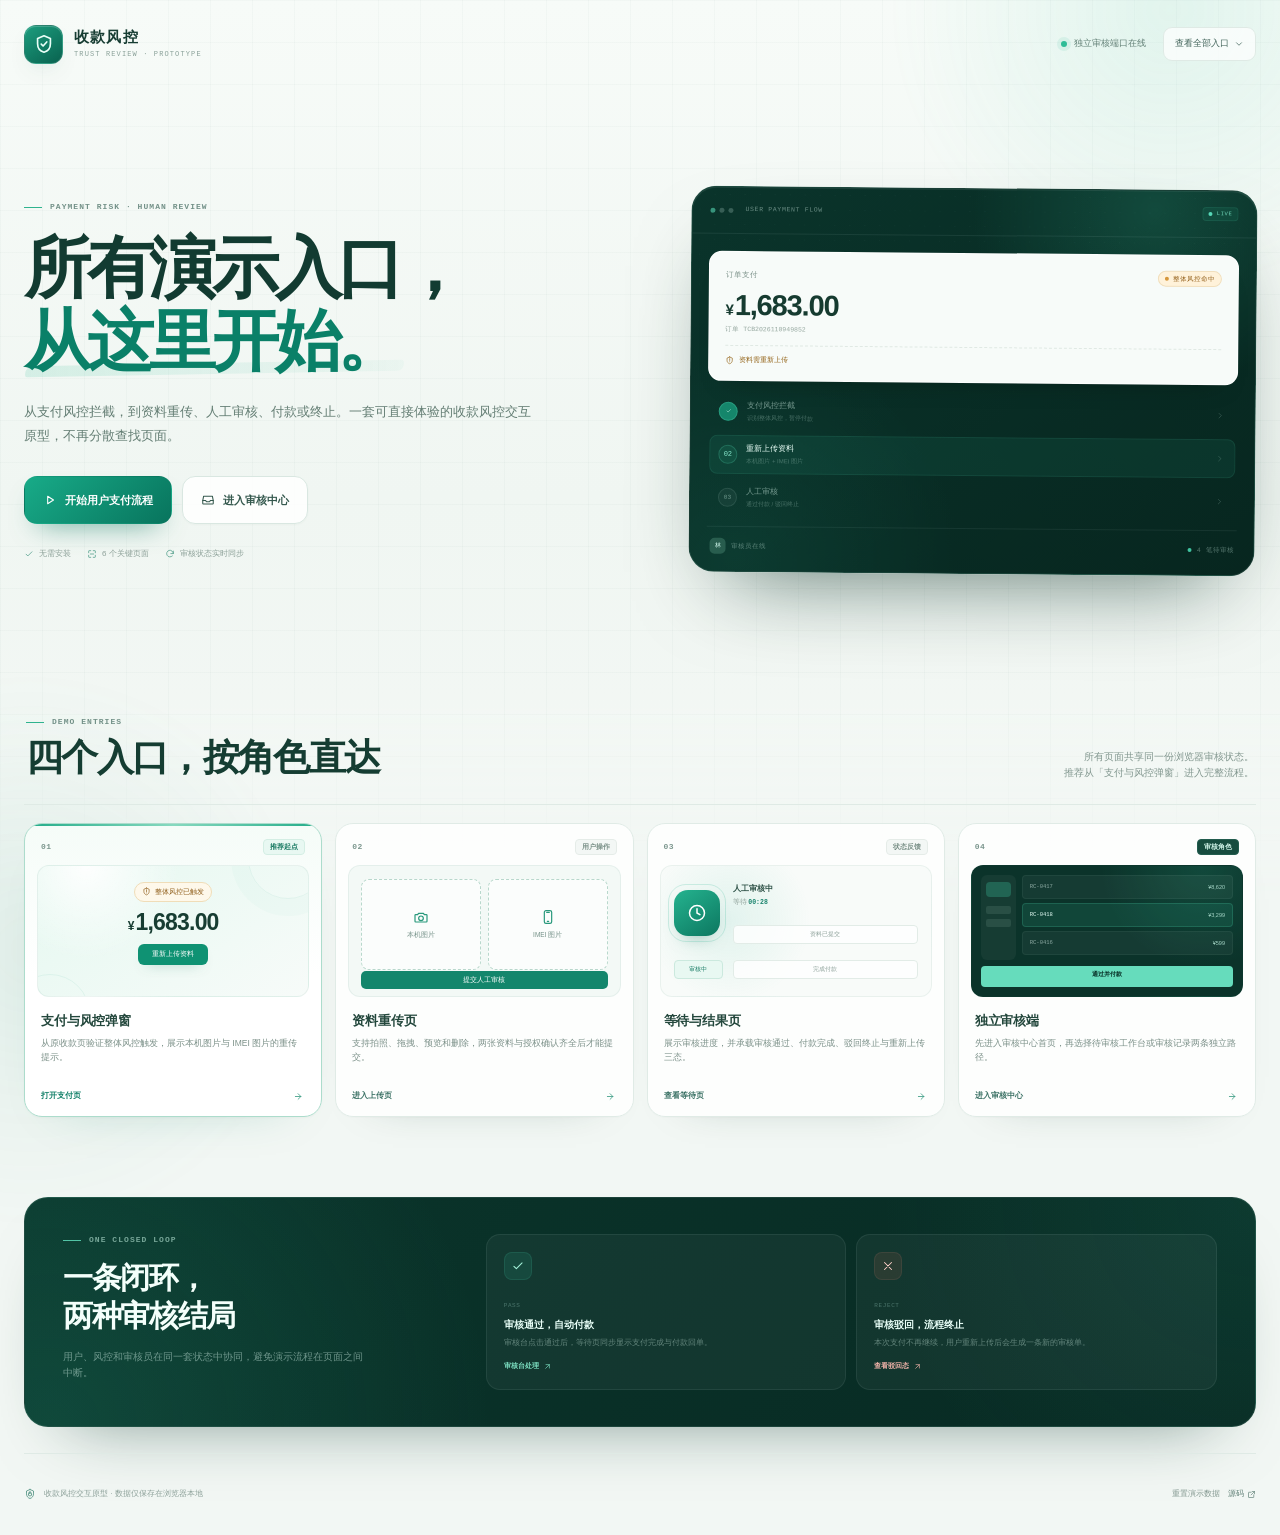
==== commit 35decbbf: "Add review center with queue and records paths" ====
--- a/index.html
+++ b/index.html
@@ -38,7 +38,7 @@
           </a>
           <a class="portal-btn portal-btn--secondary" href="review.html">
             <span data-icon="inbox"></span>
-            进入独立审核台
+            进入审核中心
           </a>
         </div>
         <div class="hero-meta">
@@ -169,10 +169,10 @@
             <span class="rv-action">通过并付款</span>
           </div>
           <div class="entry-card-copy">
-            <h3>独立审核台</h3>
-            <p>审核队列、资料原图、命中规则与审核轨迹，通过回写付款，驳回终止流程。</p>
-          </div>
-          <div class="entry-card-footer">进入审核台 <span data-icon="arrow-right"></span></div>
+            <h3>独立审核端</h3>
+            <p>先进入审核中心首页，再选择待审核工作台或审核记录两条独立路径。</p>
+          </div>
+          <div class="entry-card-footer">进入审核中心 <span data-icon="arrow-right"></span></div>
         </a>
       </div>
     </section>
